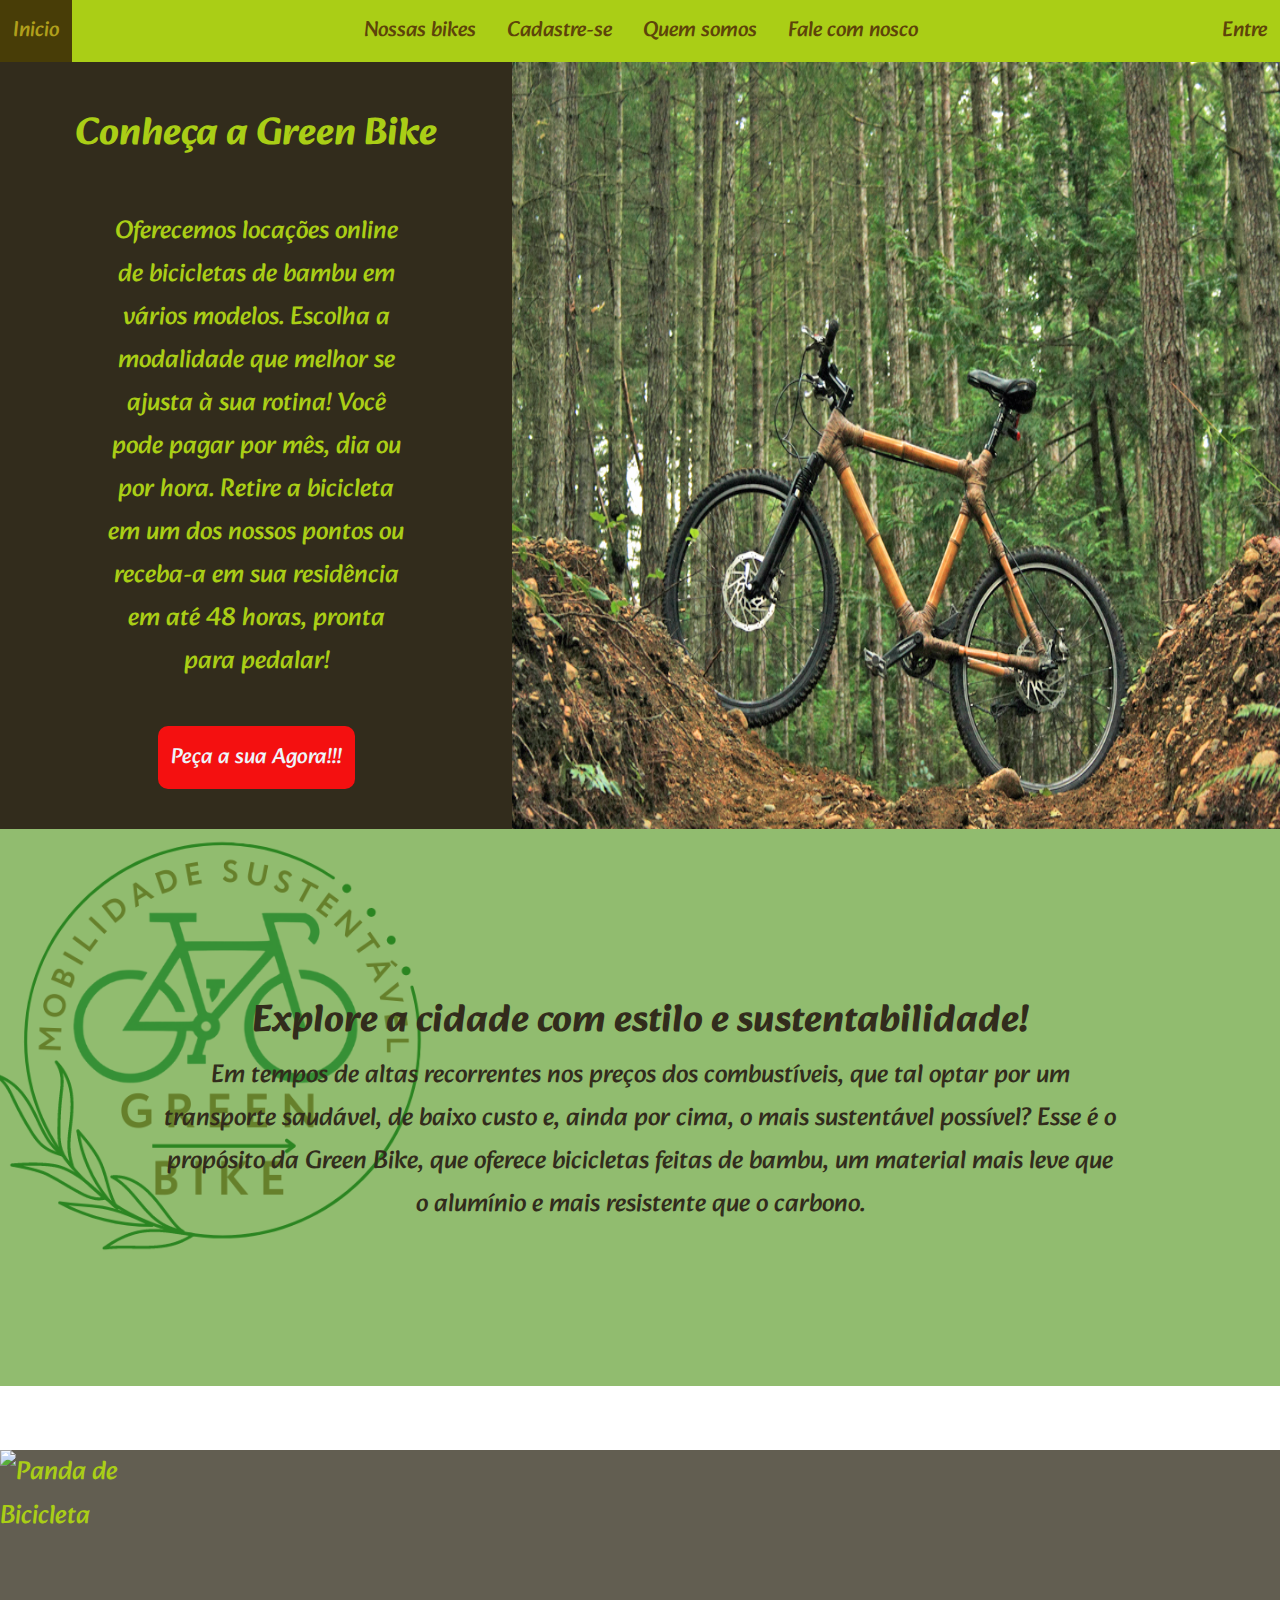
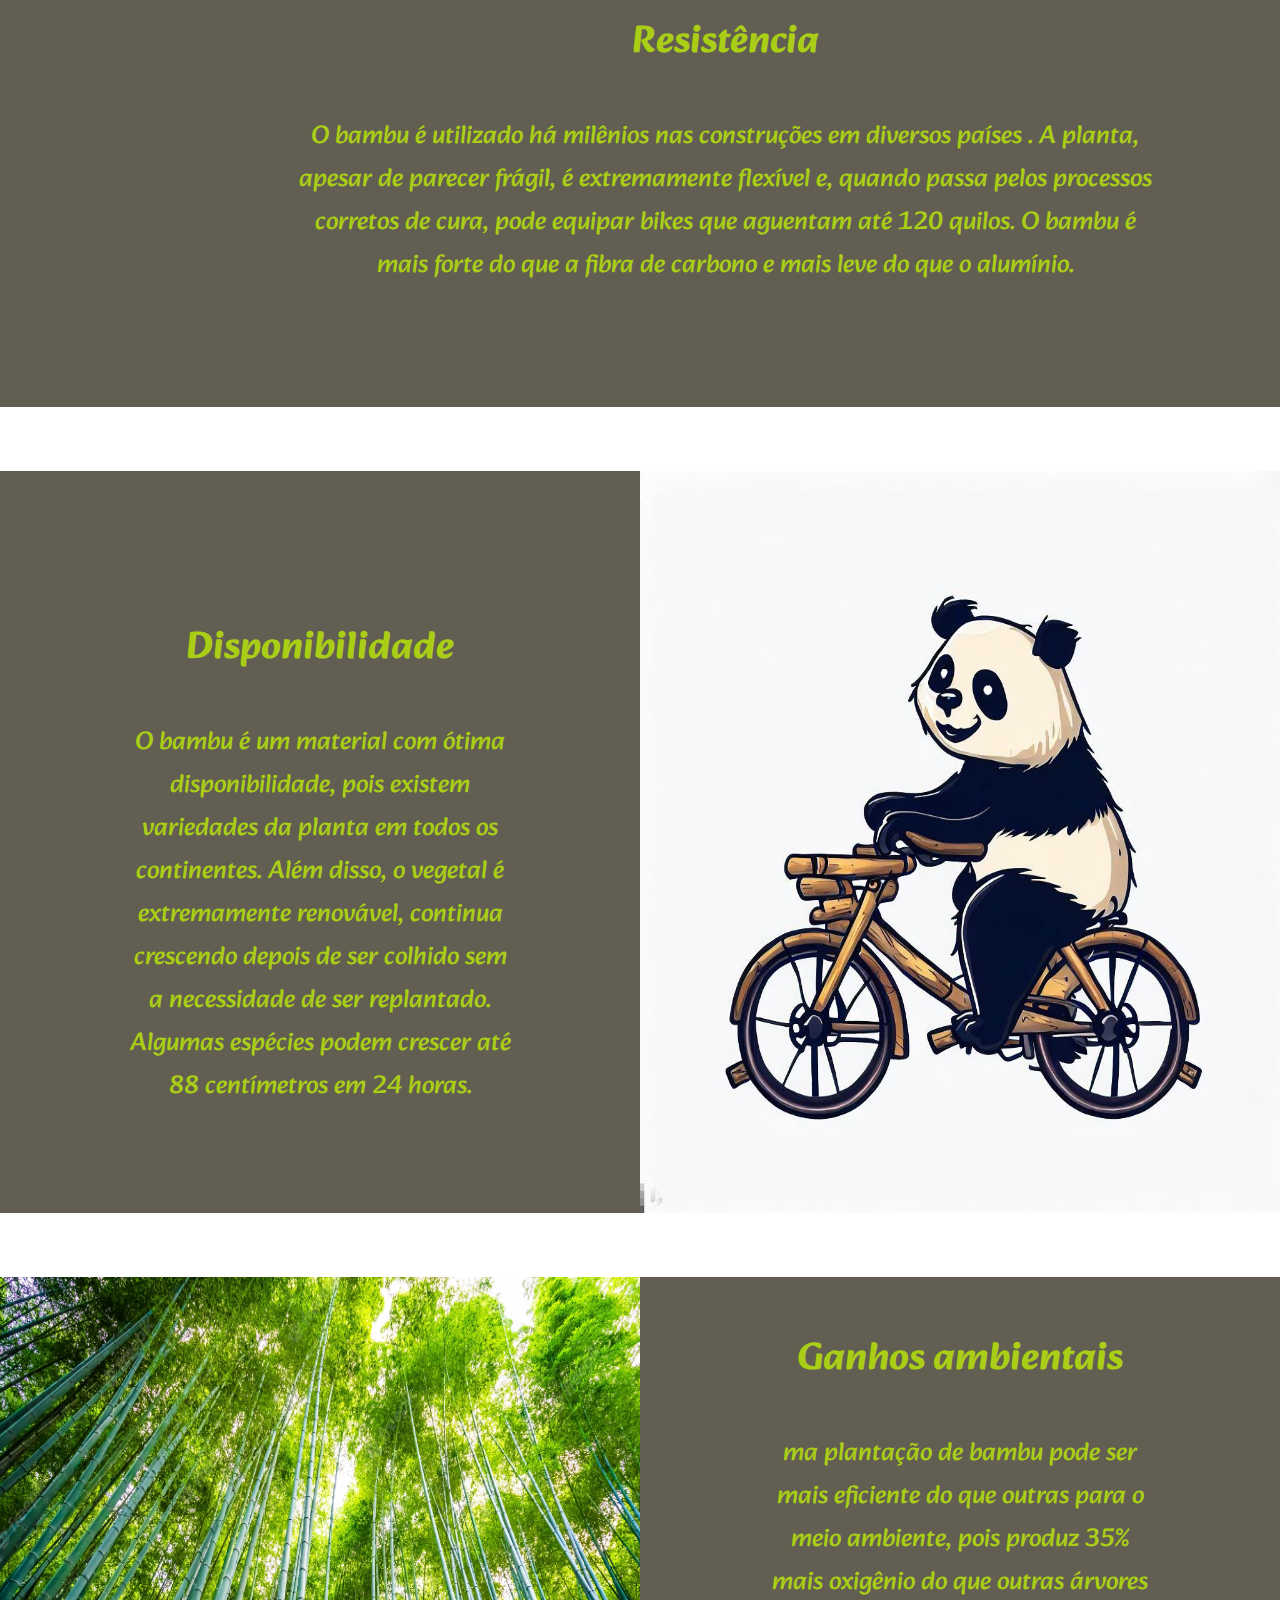
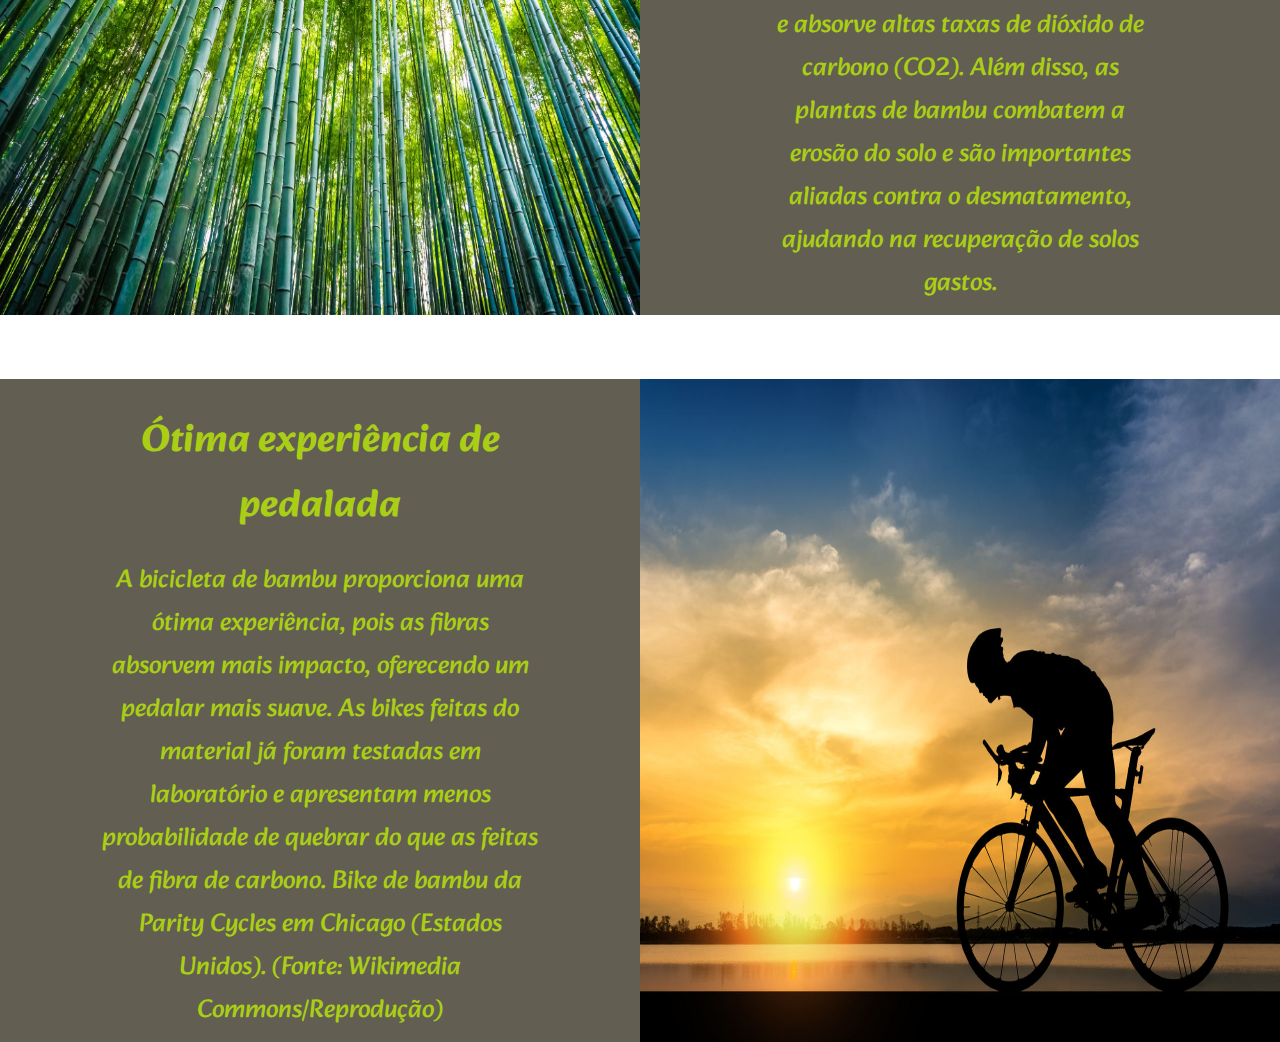
==== index.html @ c4b083dc "responsividade" ====
<!DOCTYPE html>
<html lang="pt-br">
<head>
    <meta charset="UTF-8">
    <meta http-equiv="X-UA-Compatible" content="IE=edge">
    <meta name="viewport" content="width=device-width, initial-scale=1.0">
    <title>Green Bike</title>
    <link rel="stylesheet" href="css/style.css">
    
</head>
<body>   
    <nav id="menu-h">
        <ul>
            <li><a href="index.html">Inicio</a></li>
            <li><a href="paginas/nossasbikes.html">Nossas bikes</a></li>
            <li><a href="paginas/cadastrese.html">Cadastre-se</a></li>
            <li><a href="paginas/quemsomos.html">Quem somos</a></li>
            <li><a href="paginas/falecomnosco.html">Fale com nosco</li></a><li>
            <li><a href="paginas/entre.html">Entre</a></li>
        </ul>
    </nav> 
    <div id="inicio">
        <div>
             <h1>Conheça a Green Bike</h1><br>
             Oferecemos locações online de bicicletas de bambu em vários modelos. Escolha a modalidade que melhor se ajusta à sua rotina! Você pode pagar por mês, dia ou por hora. Retire a bicicleta em um dos nossos pontos ou receba-a em sua residência em até 48 horas, pronta para pedalar!<br><br>
            <Ul>
                 <li type="none"><a href="paginas/cadastrese.html">Peça a sua Agora!!!</a></li>
            </Ul>
        </div> 
        <img src="imagem/bamboo-bicycle.jpg" alt="Logo green bike" width="60%" >
    </div>
    <aside>
                                                                                                                           
        <main>
            <h2>Explore a cidade com estilo e sustentabilidade!</h2>
            Em tempos de altas recorrentes nos preços dos combustíveis, que tal optar por um transporte saudável, de baixo custo e, ainda por cima, o mais sustentável possível? Esse é o propósito da Green Bike, que oferece bicicletas feitas de bambu, um material mais leve que o alumínio e mais resistente que o carbono.
        </main>
    </aside>
    <article>
        <div id="resistencia">    
            <img src="imagem/PandaBike1.png" alt="Panda de Bicicleta" width="50%">
            <div>
                <h2> Resistência</h2>
                 O bambu é utilizado há milênios nas construções em diversos países . A planta, apesar de parecer frágil, é extremamente flexível e, quando passa pelos processos corretos de cura, pode equipar bikes que aguentam até 120 quilos. O bambu é mais forte do que a fibra de carbono e mais leve do que o alumínio.
            </div>
        </div>
        <div id="disponibilidade">
             <div> 
                <h2>Disponibilidade</h2> 
                O bambu é um material com ótima disponibilidade, pois existem variedades da planta em todos os continentes. Além disso, o vegetal é extremamente renovável, continua crescendo depois de ser colhido sem a necessidade de ser replantado. Algumas espécies podem crescer até 88 centímetros em 24 horas.
             </div>
             <img src="imagem/PandaBike2.jpg" alt="Panda de Bicicleta" width="50%">
        </div>
        <div id="ambientais">
            <img src="imagem/FlorestaBambu.avif" alt="Floresta de Bambu" width="50%">
            <div>
                 <h2>Ganhos ambientais</h2>
                 ma plantação de bambu pode ser mais eficiente do que outras para o meio ambiente, pois produz 35% mais oxigênio do que outras árvores e absorve altas taxas de dióxido de carbono (CO2). Além disso, as plantas de bambu combatem a erosão do solo e são importantes aliadas contra o desmatamento, ajudando na recuperação de solos gastos.
            </div> 
        </div>
        <div id="pedalada">
            <div>
                <h2>Ótima experiência de pedalada</h2> 
                 A bicicleta de bambu proporciona uma ótima experiência, pois as fibras absorvem mais impacto, oferecendo um pedalar mais suave. As bikes feitas do material já foram testadas em laboratório e apresentam menos probabilidade de quebrar do que as feitas de fibra de carbono.
                 Bike de bambu da Parity Cycles em Chicago (Estados Unidos). (Fonte: Wikimedia Commons/Reprodução)
            </div>
            <img src="imagem/AndarBike.jpg" alt="Pessoa Pedalando" width="50%">
        </div>

    </article>
</body>
</html>
---- css/style.css ----
@import url('https://fonts.googleapis.com/css2?family= Alkatra & display=swap') ;
*{
    margin: 0 auto;
    padding: 0;
    box-sizing: border-box ;
    font-size: 105%;
    font-family: 'Alkatra', cursive;     
}
body{
    background-image: url("../imagem/FlorestaBambu.avif");
    background-attachment: fixed;
    background-size: 100%;
}
#menu-h{
    background-color: rgb(170, 206, 22);
    list-style: 0;
    padding: 0;
    text-align: center;
}
#menu-h ul li{
    display: inline;
}
#menu-h ul li:last-child{
    float: right;
}
#menu-h ul li:first-child{
    float:left
}
#menu-h ul li a{
    display: inline-block;
    color: rgb(93, 68, 10);
    text-decoration: none;  
    padding: 13px; 
 }
 #menu-h ul li a:hover{
   background-color: rgb(72, 61, 7) ;
   color: rgb(176, 159, 27);
   
 }
#inicio{
    display: flex;
    text-align: center;
    background-color: #322c1c;
    color:  rgb(170, 206, 22);
}
#inicio div{
    margin-right: 100px;
    margin-left: 100px;
    margin-block: 40px;
    font-size: 2vw;   
}
#inicio div h1{
    margin-left: -150px;
    margin-right: -150px;
    font-size: 3vw;
}
#inicio div ul a{
    background-color: rgb(244, 16, 16);    
    display: inline-block;
    color: rgb(238, 244, 249);
    text-decoration: none;  
    padding: 13px;
    border-radius: 10px; 
    font-size: 1.7vw;
}
#inicio ul li a:hover{
    background-color: rgb(12, 136, 31) ;
    color: rgb(248, 248, 247);
} 
aside{
    background-color: white;
    background-image: url(../imagem/LogoGB.png);
    background-repeat: no-repeat;
    background-size: 35%        
}
aside main{
    text-align: center;
    padding: 160px;
    color:  #322c1c;
    font-size: 2vw;  
    background-color: rgba(72, 143, 15, 0.6);

}
aside main h2{
    font-size: 3vw;
}

#resistencia{
    background-color: rgba(50, 44, 28, 0.766);
    font-size: 25px;
    display: flex;
    color: rgb(170, 206, 22);
    margin-top: 5%;
}
#resistencia div{
    text-align: center;
    margin-right: 125px;
    margin-left: 125px;
    margin-block: 120px;
    font-size: 2vw;   
}
#resistencia div h2{
    font-size: 3vw;
    margin-block: 40px;
}
#disponibilidade{
    display: flex;
    background-color: rgba(50, 44, 28, 0.766);
    margin-top: 5%;
   
}
#disponibilidade div{
    text-align: center;
    margin-right: 125px;
    margin-left: 125px;
    margin-block: 105px;
    font-size: 2vw;
    color:rgb(170, 206, 22);
}
#disponibilidade div h2{
    font-size: 3vw;
    margin-block: 40px;
}
#ambientais{
    background-color: rgba(50, 44, 28, 0.766);
    font-size: 25px;
    display: flex;
    color: rgb(170, 206, 22);
    margin-top: 5%;
}
#ambientais div{
text-align: center;
margin-block: 10px;
margin-left: 125px;
margin-right: 125px;
font-size: 2vw;
}
#ambientais div h2{
    font-size: 3vw;
    margin-block: 40px;
}
#pedalada{
    background-color: rgba(50, 44, 28, 0.766);
    display: flex;
    color: rgb(170, 206, 22);
    margin-top: 5%;
}
#pedalada div{
    text-align: center;
    margin-block: 10px;
    margin-left: 100px;
    margin-right: 100px;
    font-size: 2vw;
    }
#pedalada div h2{
        font-size: 3vw;
        margin-block: 20px;
    }


    ao ninves de pixel usar vw
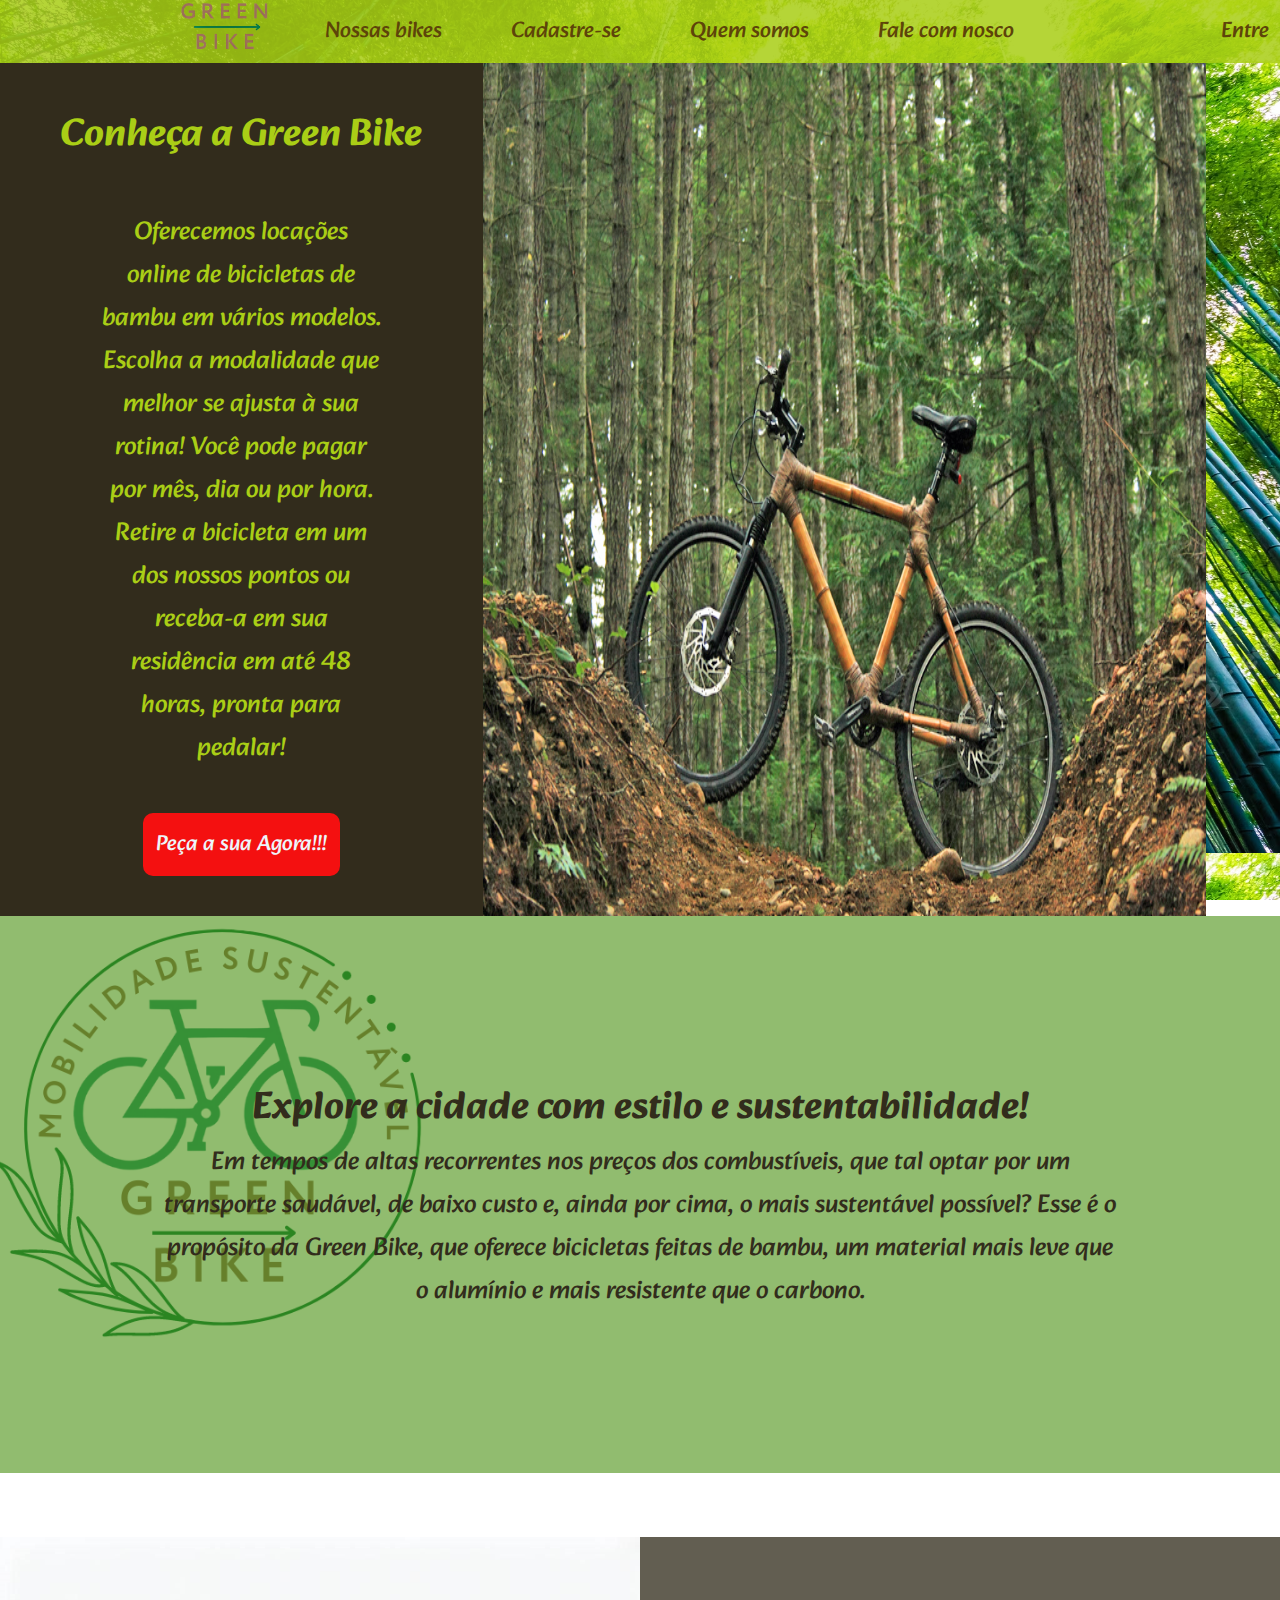
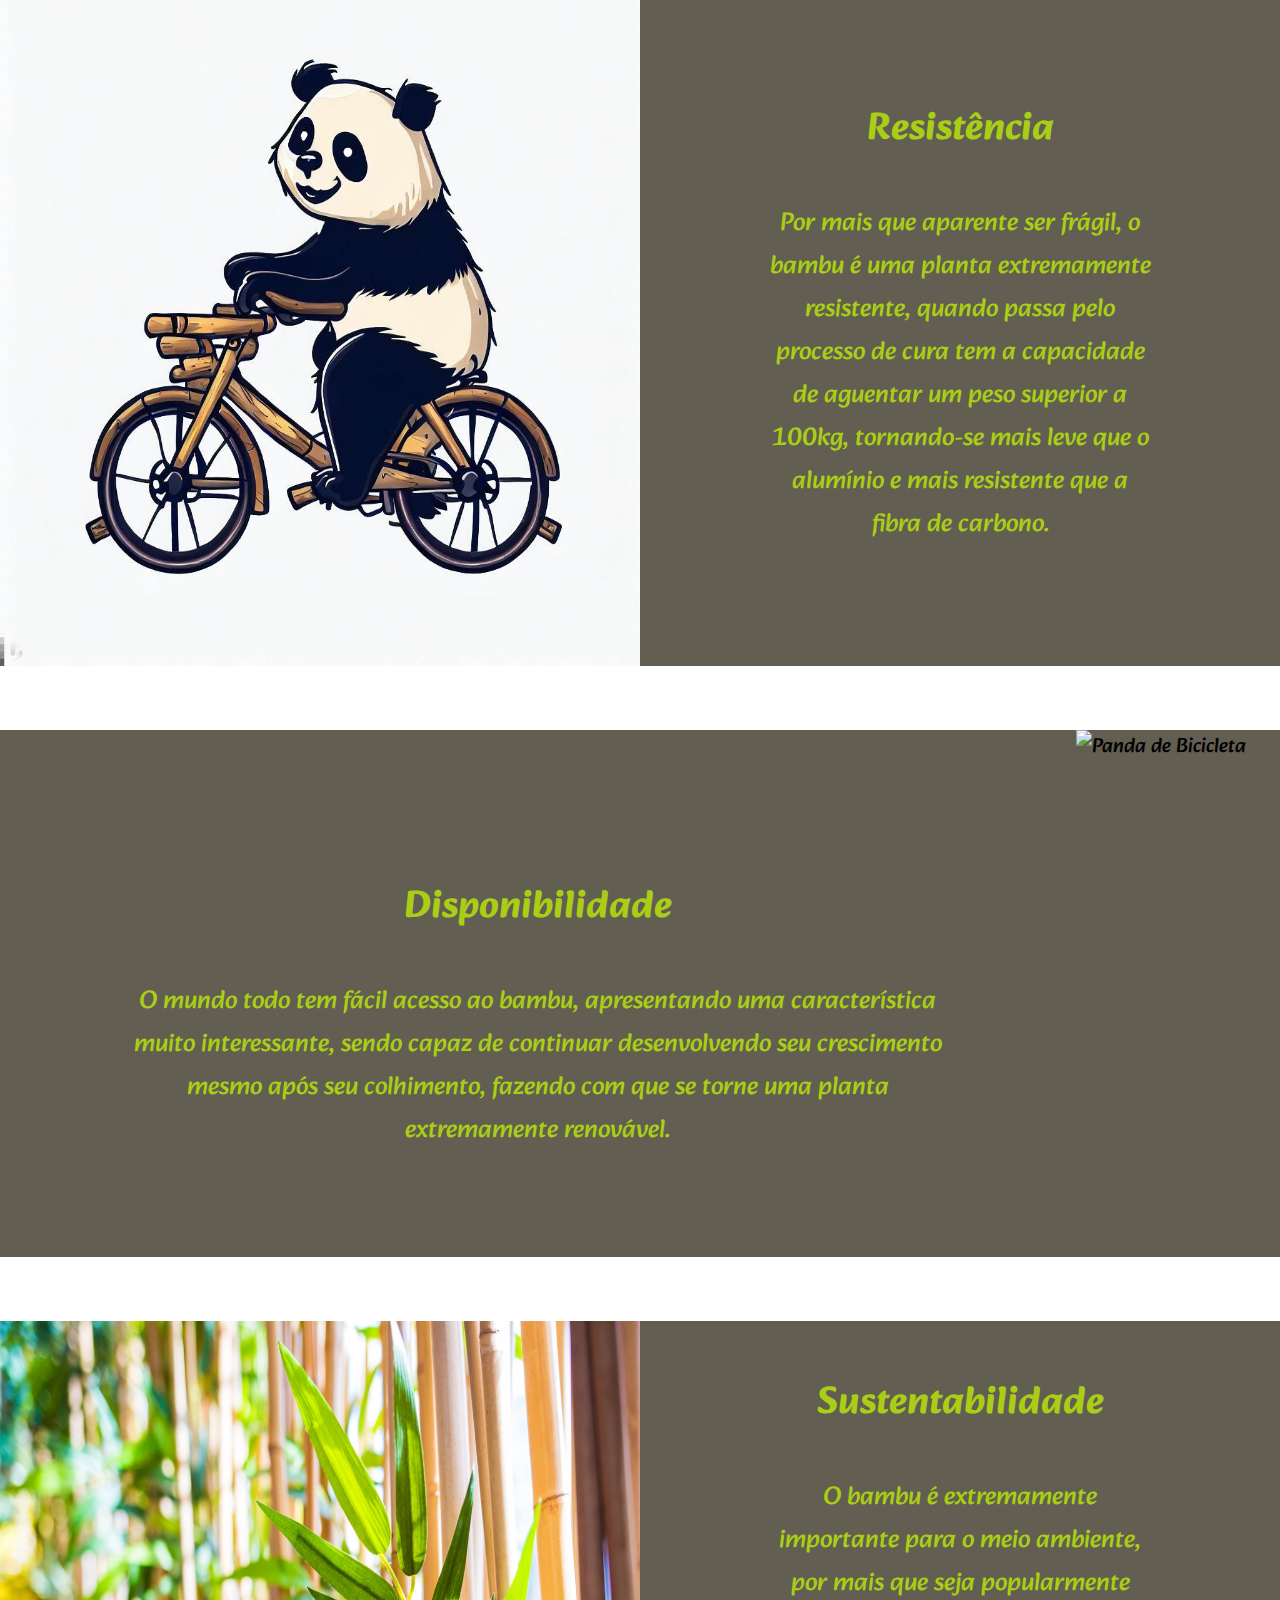
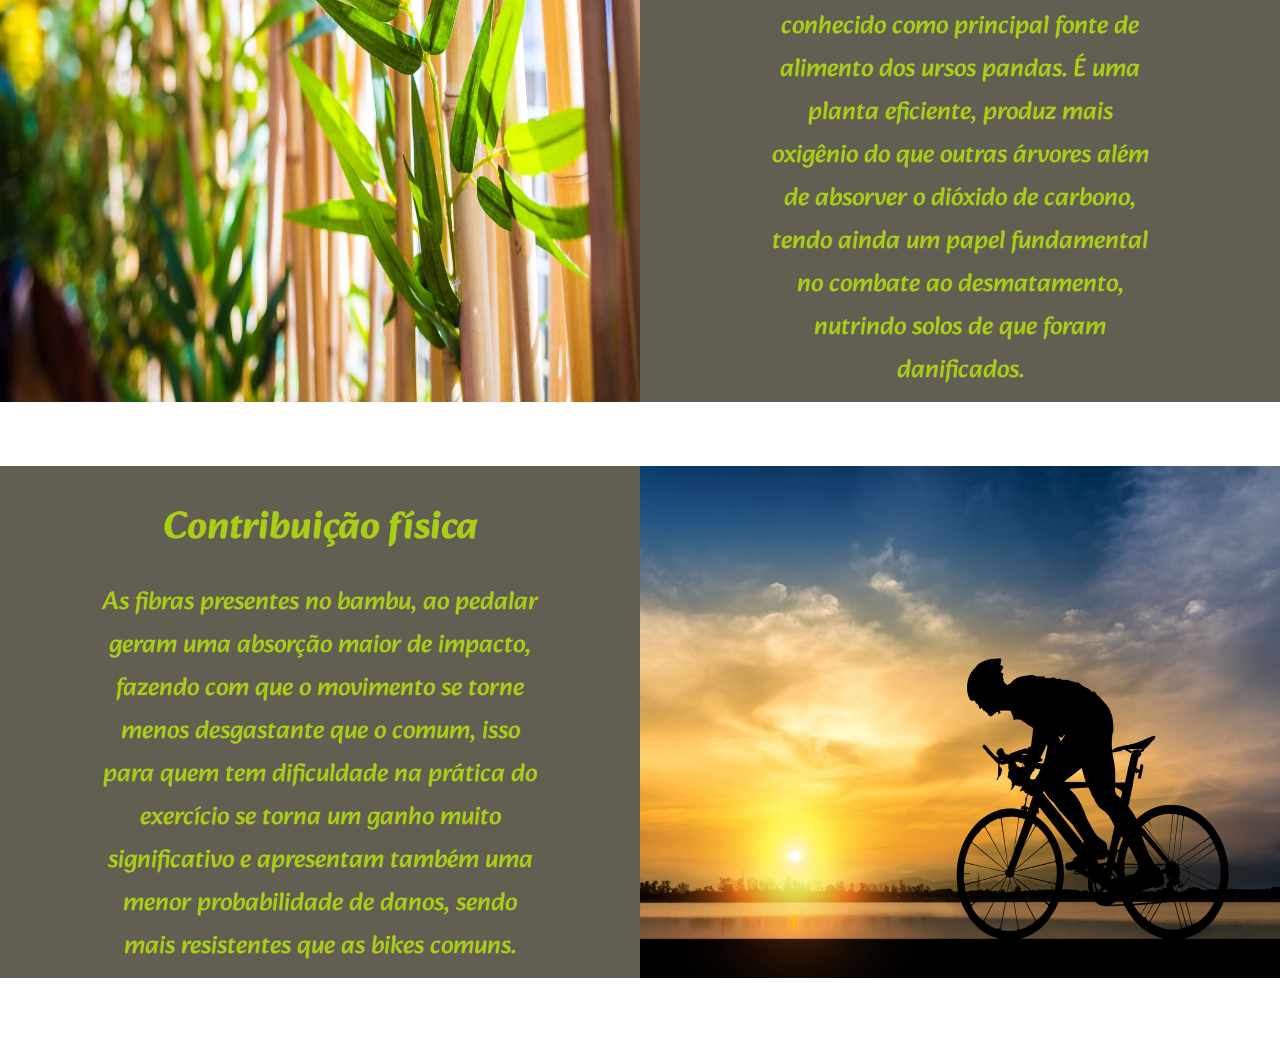
==== commit b6768e16: "melhoriasENossasBikes" ====
--- a/index.html
+++ b/index.html
@@ -5,20 +5,21 @@
     <meta http-equiv="X-UA-Compatible" content="IE=edge">
     <meta name="viewport" content="width=device-width, initial-scale=1.0">
     <title>Green Bike</title>
+    <link rel="shortcut icon" href="imagem/MiniLogoGB.ico" type="image/x-icon">
     <link rel="stylesheet" href="css/style.css">
     
 </head>
 <body>   
     <nav id="menu-h">
         <ul>
-            <li><a href="index.html">Inicio</a></li>
+           <div><a href="index.html"><img src="imagem/MiniLogoGB_SemFundo.png" alt="" width="7%"></a></div>
             <li><a href="paginas/nossasbikes.html">Nossas bikes</a></li>
             <li><a href="paginas/cadastrese.html">Cadastre-se</a></li>
             <li><a href="paginas/quemsomos.html">Quem somos</a></li>
             <li><a href="paginas/falecomnosco.html">Fale com nosco</li></a><li>
             <li><a href="paginas/entre.html">Entre</a></li>
         </ul>
-    </nav> 
+    </nav>
     <div id="inicio">
         <div>
              <h1>Conheça a Green Bike</h1><br>
@@ -38,31 +39,30 @@
     </aside>
     <article>
         <div id="resistencia">    
-            <img src="imagem/PandaBike1.png" alt="Panda de Bicicleta" width="50%">
+            <img src="imagem/PandaBike2.jpg" alt="Panda de Bicicleta" width="50%">
             <div>
                 <h2> Resistência</h2>
-                 O bambu é utilizado há milênios nas construções em diversos países . A planta, apesar de parecer frágil, é extremamente flexível e, quando passa pelos processos corretos de cura, pode equipar bikes que aguentam até 120 quilos. O bambu é mais forte do que a fibra de carbono e mais leve do que o alumínio.
+                Por mais que aparente ser frágil, o bambu é uma planta extremamente resistente, quando passa pelo processo de cura tem a capacidade de aguentar um peso superior a 100kg, tornando-se mais leve que o alumínio e mais resistente que a fibra de carbono.
             </div>
         </div>
         <div id="disponibilidade">
              <div> 
                 <h2>Disponibilidade</h2> 
-                O bambu é um material com ótima disponibilidade, pois existem variedades da planta em todos os continentes. Além disso, o vegetal é extremamente renovável, continua crescendo depois de ser colhido sem a necessidade de ser replantado. Algumas espécies podem crescer até 88 centímetros em 24 horas.
+                O mundo todo tem fácil acesso ao bambu, apresentando uma característica muito interessante, sendo capaz de continuar desenvolvendo seu crescimento mesmo após seu colhimento, fazendo com que se torne uma planta extremamente renovável.
              </div>
-             <img src="imagem/PandaBike2.jpg" alt="Panda de Bicicleta" width="50%">
+             <img src="imagem/PandaBike1.png" alt="Panda de Bicicleta" width="50%">
         </div>
-        <div id="ambientais">
-            <img src="imagem/FlorestaBambu.avif" alt="Floresta de Bambu" width="50%">
+        <div id="sustentabilidade">
+            <img src="imagem/BambuFolhas.webp" alt="Floresta de Bambu" width="50%">
             <div>
-                 <h2>Ganhos ambientais</h2>
-                 ma plantação de bambu pode ser mais eficiente do que outras para o meio ambiente, pois produz 35% mais oxigênio do que outras árvores e absorve altas taxas de dióxido de carbono (CO2). Além disso, as plantas de bambu combatem a erosão do solo e são importantes aliadas contra o desmatamento, ajudando na recuperação de solos gastos.
+                 <h2>Sustentabilidade</h2>
+                 O bambu é extremamente importante para o meio ambiente, por mais que seja popularmente conhecido como principal fonte de alimento dos ursos pandas. É uma planta eficiente, produz mais oxigênio do que outras árvores além de absorver o dióxido de carbono, tendo ainda um papel fundamental no combate  ao desmatamento, nutrindo solos de que foram danificados.
             </div> 
         </div>
-        <div id="pedalada">
+        <div id="Contribuição">
             <div>
-                <h2>Ótima experiência de pedalada</h2> 
-                 A bicicleta de bambu proporciona uma ótima experiência, pois as fibras absorvem mais impacto, oferecendo um pedalar mais suave. As bikes feitas do material já foram testadas em laboratório e apresentam menos probabilidade de quebrar do que as feitas de fibra de carbono.
-                 Bike de bambu da Parity Cycles em Chicago (Estados Unidos). (Fonte: Wikimedia Commons/Reprodução)
+                <h2>Contribuição física</h2> 
+                As fibras presentes no bambu, ao pedalar geram uma absorção maior de impacto, fazendo com que o movimento se torne menos desgastante que o comum, isso para quem tem dificuldade na prática do exercício se torna um ganho muito significativo e apresentam também uma menor probabilidade de danos, sendo mais resistentes que as bikes comuns. 
             </div>
             <img src="imagem/AndarBike.jpg" alt="Pessoa Pedalando" width="50%">
         </div>
--- a/css/style.css
+++ b/css/style.css
@@ -11,31 +11,48 @@
     background-attachment: fixed;
     background-size: 100%;
 }
+#menu-h div{
+    display: inline;
+}
+
+#menu-h img{
+    
+    margin-top: %;
+    margin-bottom: -1%;
+}
+   
 #menu-h{
-    background-color: rgb(170, 206, 22);
-    list-style: 0;
-    padding: 0;
+    background-color: rgba(169, 206, 22, 0.859);
     text-align: center;
+    font-size: 1.5vw;
 }
 #menu-h ul li{
-    display: inline;
+    display: inline;   
 }
 #menu-h ul li:last-child{
     float: right;
-}
-#menu-h ul li:first-child{
-    float:left
+    padding: 1%; 
+    
 }
 #menu-h ul li a{
     display: inline-block;
     color: rgb(93, 68, 10);
     text-decoration: none;  
-    padding: 13px; 
+    padding: 1%; 
+    margin-left: 3%;
  }
  #menu-h ul li a:hover{
-   background-color: rgb(72, 61, 7) ;
-   color: rgb(176, 159, 27);
+   color: rgba(93, 68, 10, 0.516);
+   text-shadow: 0px 0px 7px rgb(57, 44, 3);
+ }
+ #menu-h img:hover{
+   text-shadow: 0px 0px 7px rgb(57, 44, 3);
    
+   background-image: url(../imagem/MiniLogoGB_SemFundo2.png);
+   background-size: 101%;
+   background-repeat: no-repeat;
+   
+
  }
 #inicio{
     display: flex;
@@ -66,6 +83,7 @@
 #inicio ul li a:hover{
     background-color: rgb(12, 136, 31) ;
     color: rgb(248, 248, 247);
+    box-shadow: 0px 0px 20px rgb(194, 243, 1);
 } 
 aside{
     background-color: white;
@@ -121,41 +139,39 @@
     font-size: 3vw;
     margin-block: 40px;
 }
-#ambientais{
+#sustentabilidade{
     background-color: rgba(50, 44, 28, 0.766);
     font-size: 25px;
     display: flex;
     color: rgb(170, 206, 22);
     margin-top: 5%;
 }
-#ambientais div{
+#sustentabilidade div{
 text-align: center;
 margin-block: 10px;
 margin-left: 125px;
 margin-right: 125px;
 font-size: 2vw;
 }
-#ambientais div h2{
+#sustentabilidade div h2{
     font-size: 3vw;
     margin-block: 40px;
 }
-#pedalada{
+#Contribuição{
     background-color: rgba(50, 44, 28, 0.766);
     display: flex;
     color: rgb(170, 206, 22);
     margin-top: 5%;
+    margin-block: 5%;
 }
-#pedalada div{
+#Contribuição div{
     text-align: center;
     margin-block: 10px;
     margin-left: 100px;
     margin-right: 100px;
     font-size: 2vw;
     }
-#pedalada div h2{
+#Contribuição div h2{
         font-size: 3vw;
         margin-block: 20px;
-    }
-
-
-    ao ninves de pixel usar vw+    }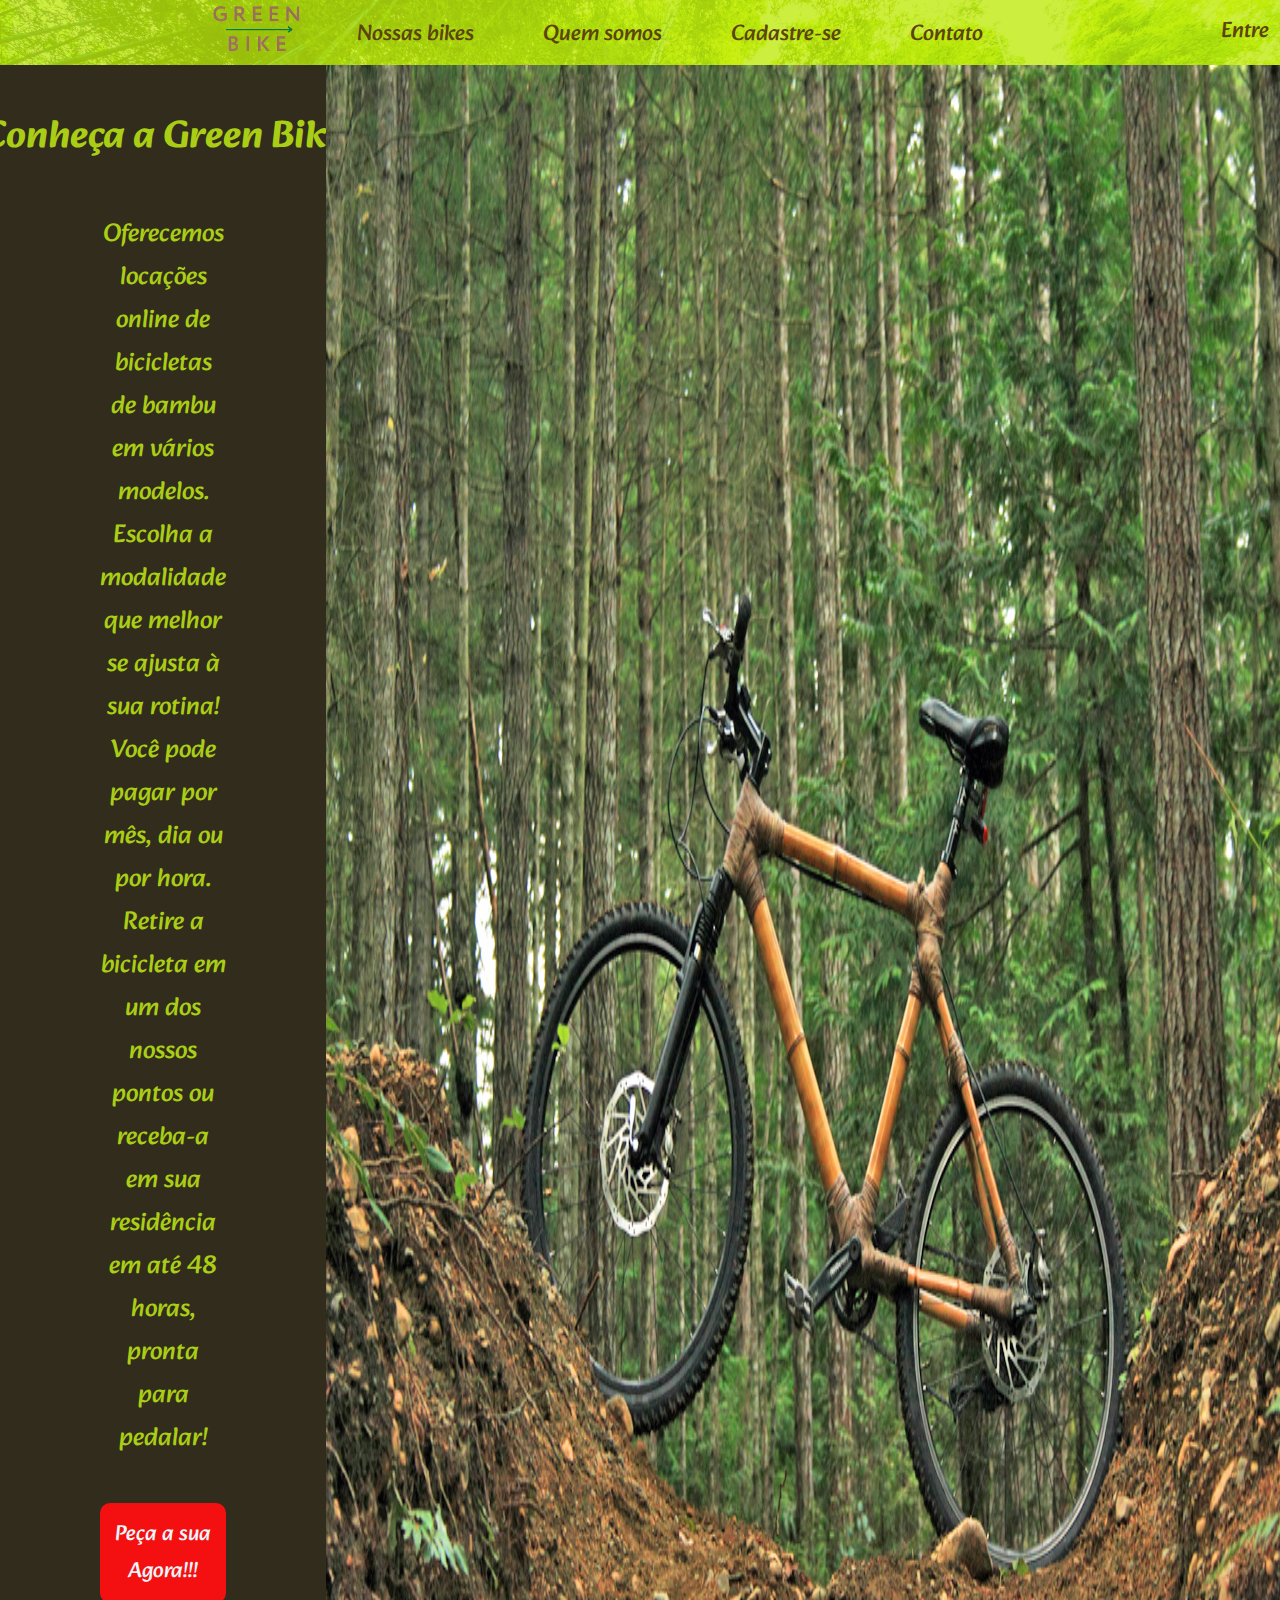
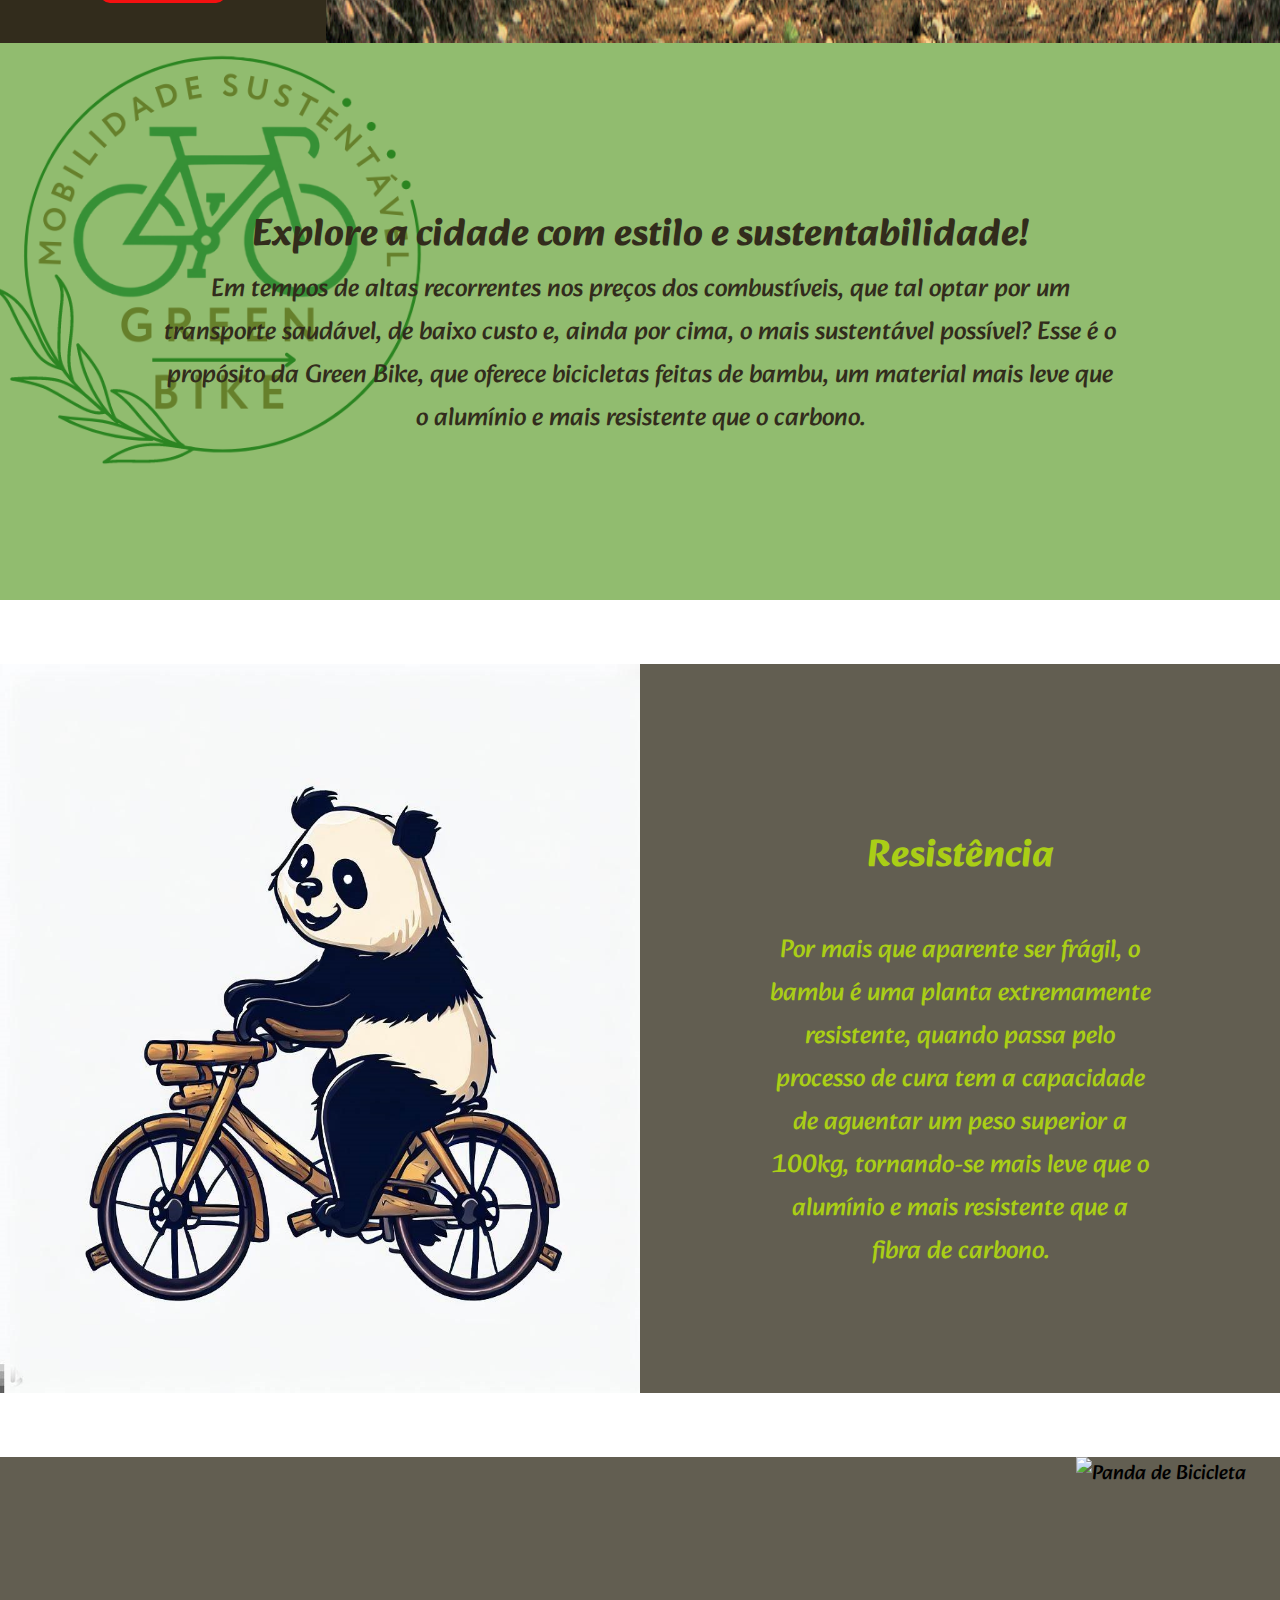
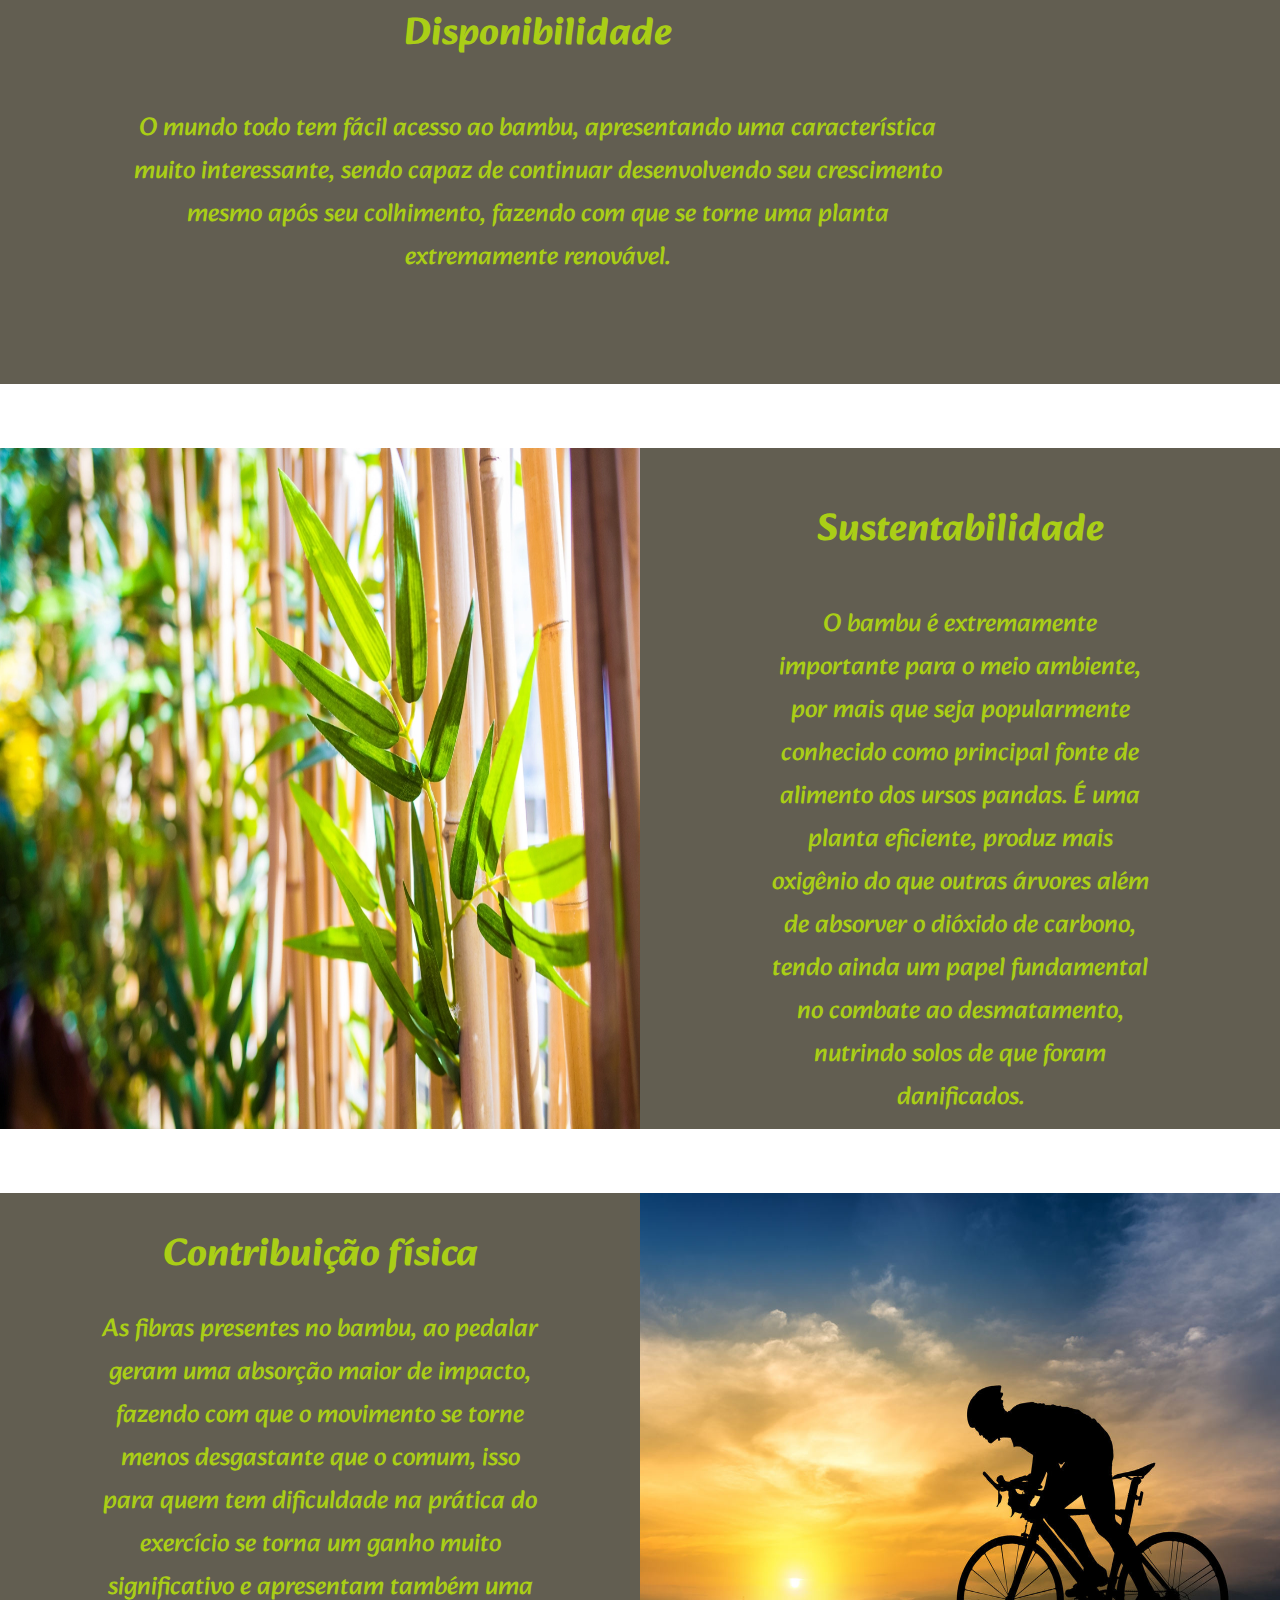
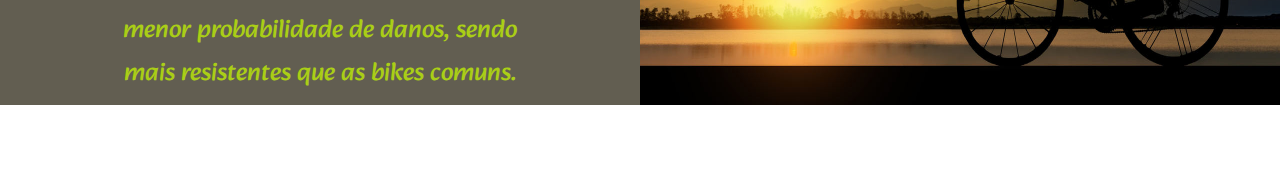
==== commit 8829aa83: "js" ====
--- a/index.html
+++ b/index.html
@@ -14,9 +14,9 @@
         <ul>
            <div><a href="index.html"><img src="imagem/MiniLogoGB_SemFundo.png" alt="" width="7%"></a></div>
             <li><a href="paginas/nossasbikes.html">Nossas bikes</a></li>
-            <li><a href="paginas/cadastrese.html">Cadastre-se</a></li>
             <li><a href="paginas/quemsomos.html">Quem somos</a></li>
-            <li><a href="paginas/falecomnosco.html">Fale com nosco</li></a><li>
+            <li><a href="paginas/cadastrese.html">Cadastre-se</a></li>            
+            <li><a href="paginas/falecomnosco.html">Contato</a><li>
             <li><a href="paginas/entre.html">Entre</a></li>
         </ul>
     </nav>
@@ -28,7 +28,7 @@
                  <li type="none"><a href="paginas/cadastrese.html">Peça a sua Agora!!!</a></li>
             </Ul>
         </div> 
-        <img src="imagem/bamboo-bicycle.jpg" alt="Logo green bike" width="60%" >
+        <img src="imagem/bamboo-bicycle.jpg" alt="Logo green bike" width="100%" >
     </div>
     <aside>
                                                                                                                            
--- a/css/style.css
+++ b/css/style.css
@@ -17,12 +17,12 @@
 
 #menu-h img{
     
-    margin-top: %;
+    margin-top: 0.4%;
     margin-bottom: -1%;
 }
    
 #menu-h{
-    background-color: rgba(169, 206, 22, 0.859);
+    background-color: rgba(191, 235, 14, 0.797);
     text-align: center;
     font-size: 1.5vw;
 }
@@ -97,6 +97,7 @@
     color:  #322c1c;
     font-size: 2vw;  
     background-color: rgba(72, 143, 15, 0.6);
+    
 
 }
 aside main h2{
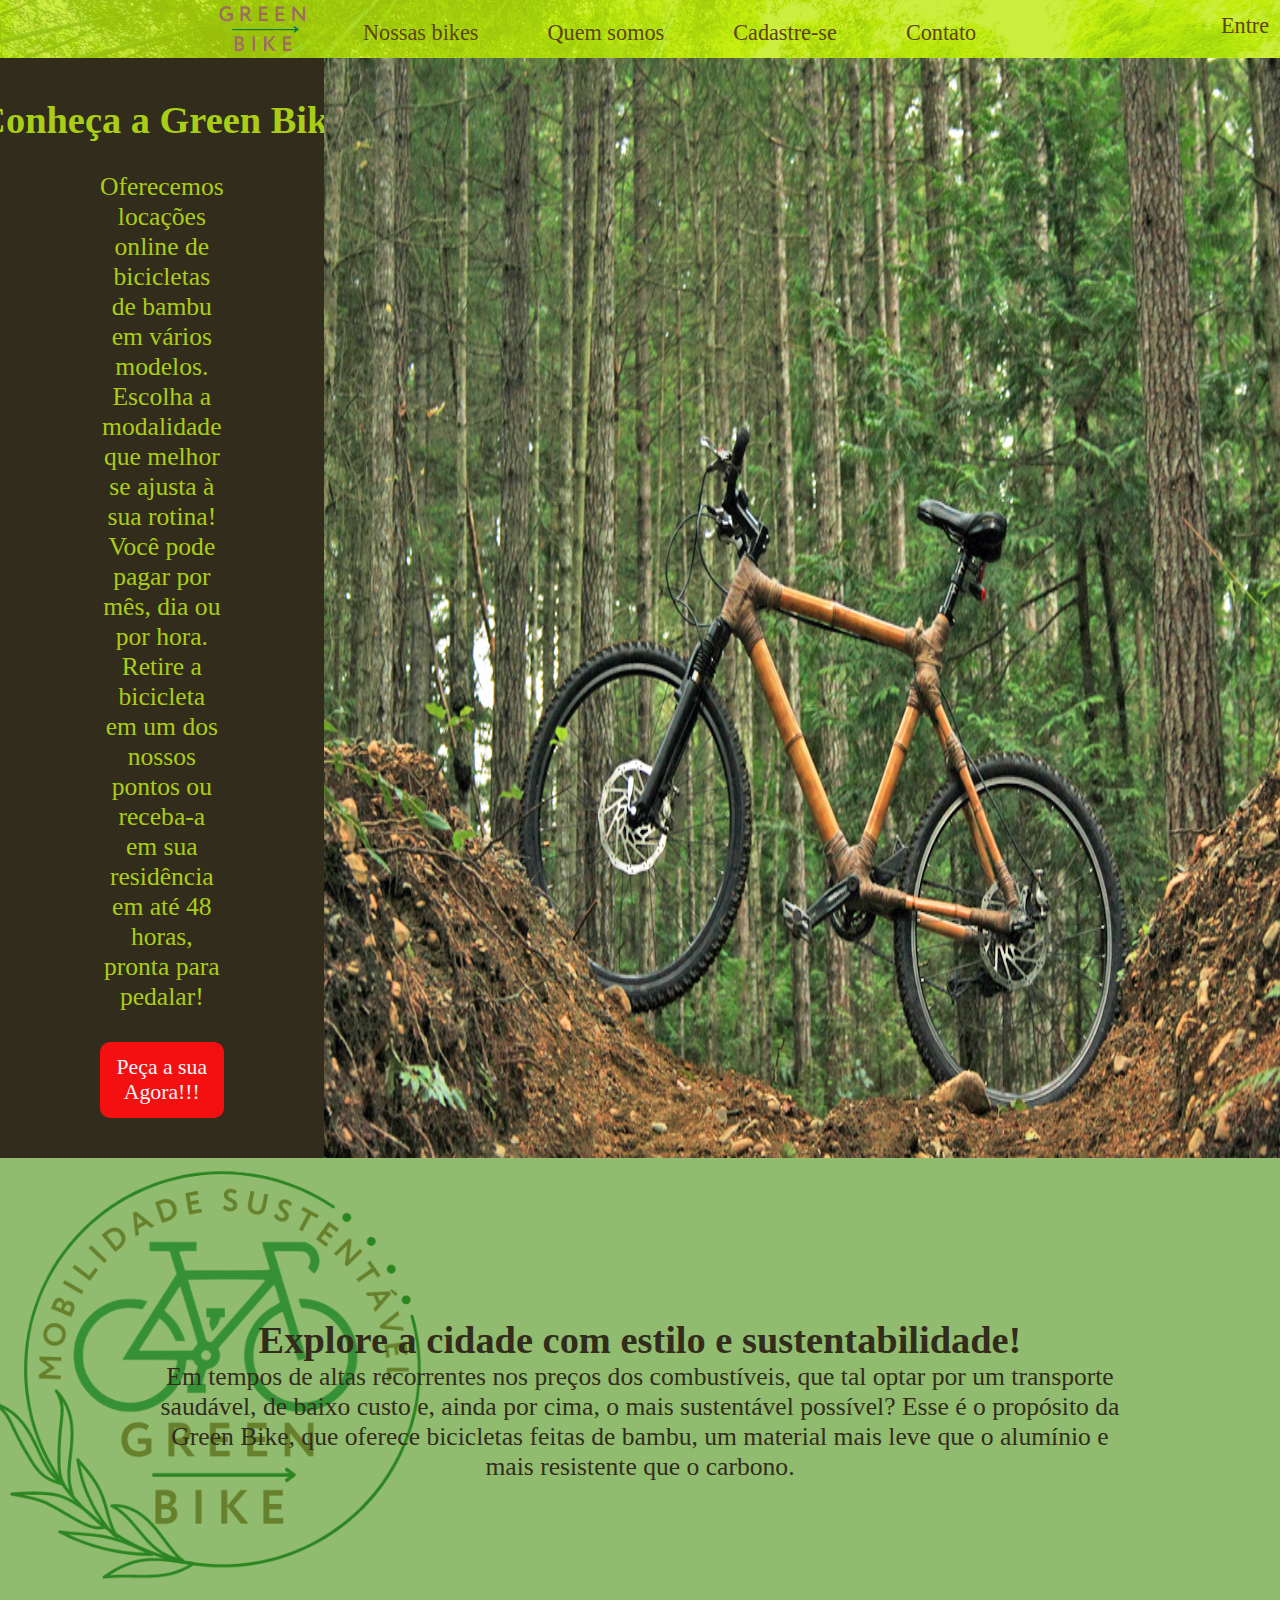
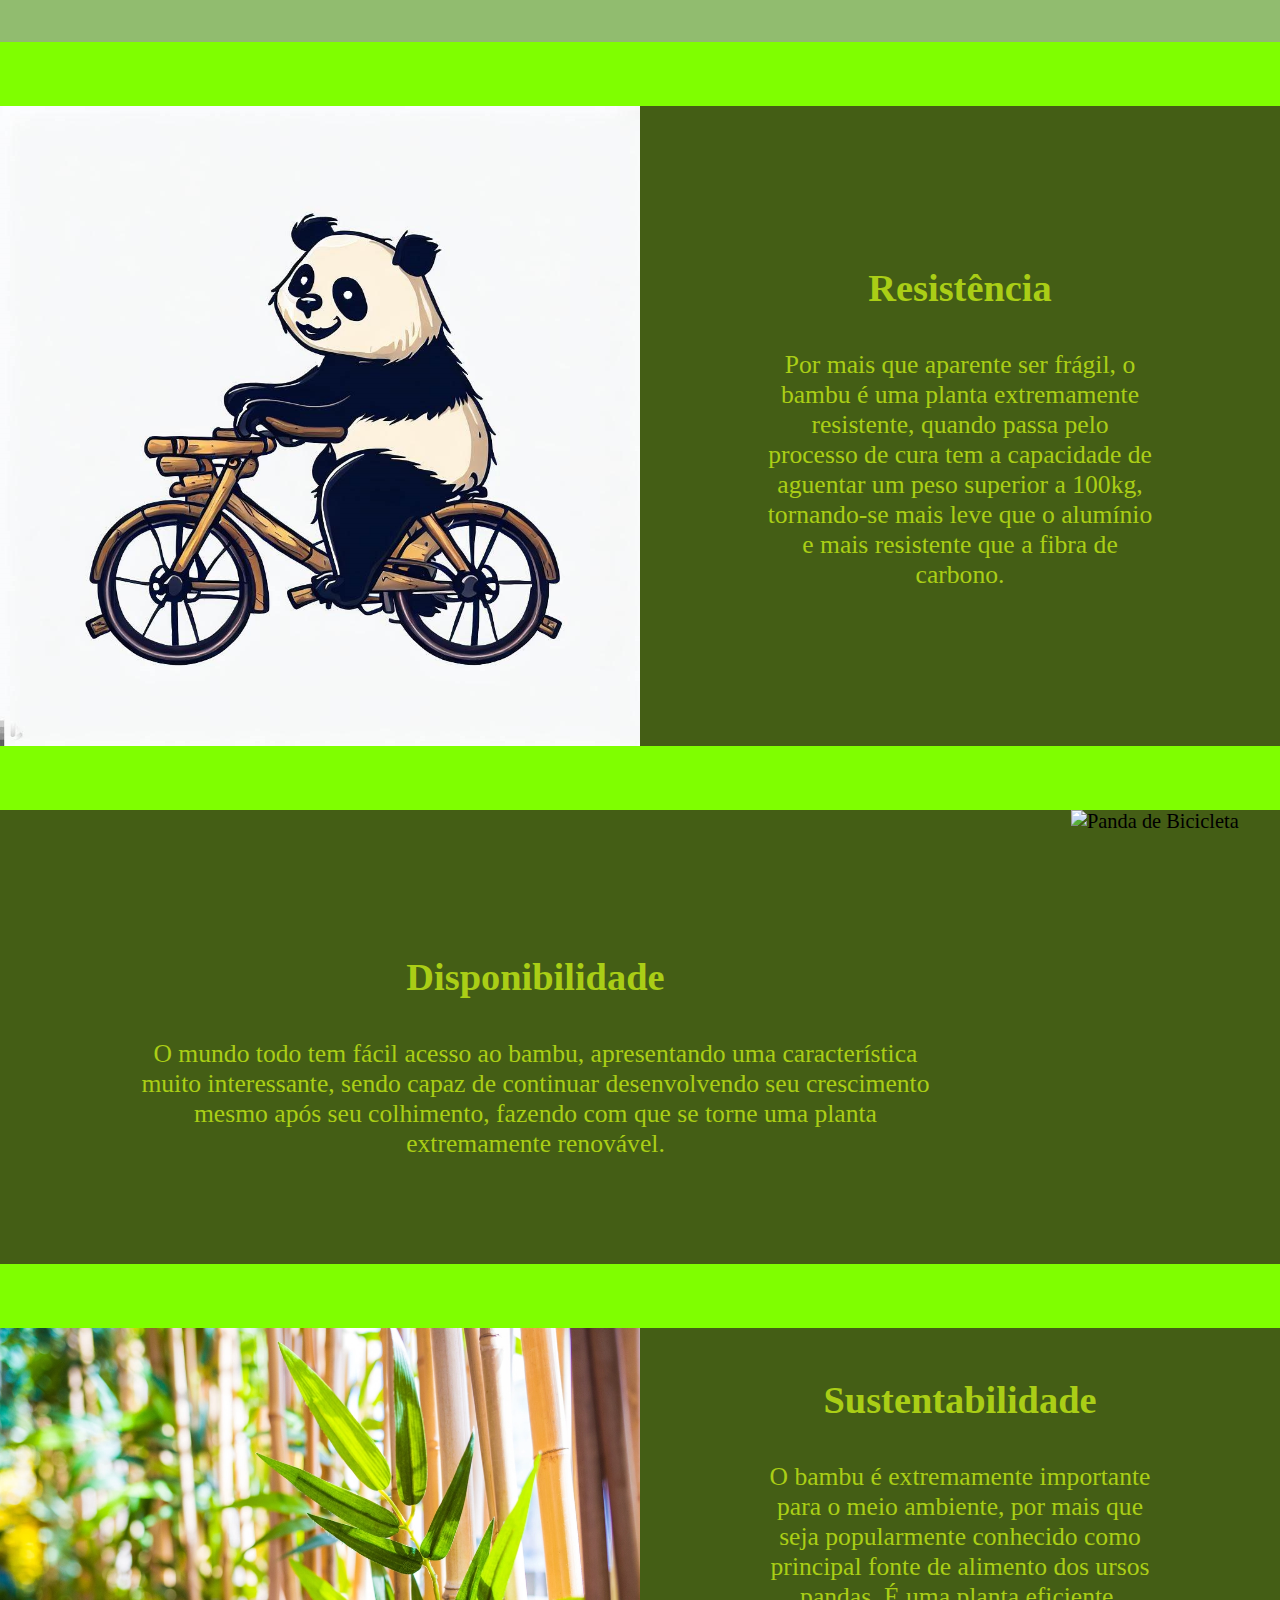
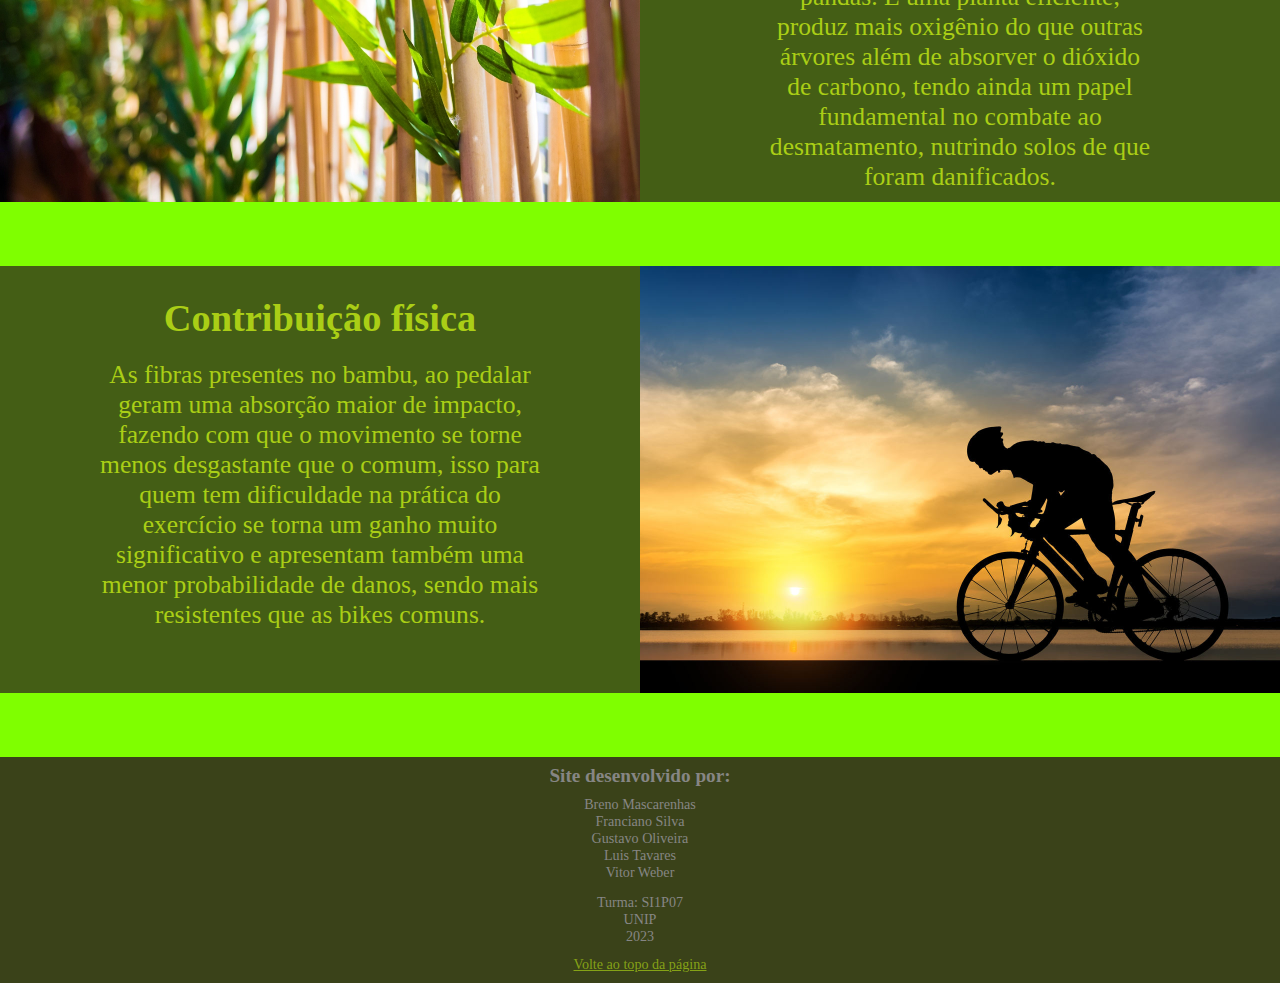
==== commit 5ca871b8: "melhoriasOrganizacao" ====
--- a/index.html
+++ b/index.html
@@ -5,22 +5,23 @@
     <meta http-equiv="X-UA-Compatible" content="IE=edge">
     <meta name="viewport" content="width=device-width, initial-scale=1.0">
     <title>Green Bike</title>
-    <link rel="shortcut icon" href="imagem/MiniLogoGB.ico" type="image/x-icon">
+    <link rel="shortcut icon" href="imagem/LogoGB_SemFundo.ico" type="image/x-icon">
     <link rel="stylesheet" href="css/style.css">
     
 </head>
 <body>   
-    <nav id="menu-h">
+    <a name="topo"></a>
+    <header><!--Menu superior presente em todas as paginas-->
         <ul>
            <div><a href="index.html"><img src="imagem/MiniLogoGB_SemFundo.png" alt="" width="7%"></a></div>
             <li><a href="paginas/nossasbikes.html">Nossas bikes</a></li>
             <li><a href="paginas/quemsomos.html">Quem somos</a></li>
             <li><a href="paginas/cadastrese.html">Cadastre-se</a></li>            
-            <li><a href="paginas/falecomnosco.html">Contato</a><li>
+            <li><a href="paginas/contato.html">Contato</a><li>
             <li><a href="paginas/entre.html">Entre</a></li>
         </ul>
-    </nav>
-    <div id="inicio">
+    </header>
+    <aside>
         <div>
              <h1>Conheça a Green Bike</h1><br>
              Oferecemos locações online de bicicletas de bambu em vários modelos. Escolha a modalidade que melhor se ajusta à sua rotina! Você pode pagar por mês, dia ou por hora. Retire a bicicleta em um dos nossos pontos ou receba-a em sua residência em até 48 horas, pronta para pedalar!<br><br>
@@ -28,45 +29,66 @@
                  <li type="none"><a href="paginas/cadastrese.html">Peça a sua Agora!!!</a></li>
             </Ul>
         </div> 
-        <img src="imagem/bamboo-bicycle.jpg" alt="Logo green bike" width="100%" >
-    </div>
-    <aside>
-                                                                                                                           
-        <main>
+        <img src="imagem/bamboo-bicycle.jpg" alt="Logo green bike" width="%">
+    </aside>
+    <main>
+        <div>
             <h2>Explore a cidade com estilo e sustentabilidade!</h2>
             Em tempos de altas recorrentes nos preços dos combustíveis, que tal optar por um transporte saudável, de baixo custo e, ainda por cima, o mais sustentável possível? Esse é o propósito da Green Bike, que oferece bicicletas feitas de bambu, um material mais leve que o alumínio e mais resistente que o carbono.
-        </main>
-    </aside>
+        </div>
+    </main>
     <article>
-        <div id="resistencia">    
+        <section id="resistencia">    
             <img src="imagem/PandaBike2.jpg" alt="Panda de Bicicleta" width="50%">
             <div>
                 <h2> Resistência</h2>
                 Por mais que aparente ser frágil, o bambu é uma planta extremamente resistente, quando passa pelo processo de cura tem a capacidade de aguentar um peso superior a 100kg, tornando-se mais leve que o alumínio e mais resistente que a fibra de carbono.
             </div>
-        </div>
-        <div id="disponibilidade">
+        </section>
+        <section id="disponibilidade">
              <div> 
                 <h2>Disponibilidade</h2> 
                 O mundo todo tem fácil acesso ao bambu, apresentando uma característica muito interessante, sendo capaz de continuar desenvolvendo seu crescimento mesmo após seu colhimento, fazendo com que se torne uma planta extremamente renovável.
              </div>
              <img src="imagem/PandaBike1.png" alt="Panda de Bicicleta" width="50%">
-        </div>
-        <div id="sustentabilidade">
+        </section>
+        <section id="sustentabilidade">
             <img src="imagem/BambuFolhas.webp" alt="Floresta de Bambu" width="50%">
             <div>
                  <h2>Sustentabilidade</h2>
                  O bambu é extremamente importante para o meio ambiente, por mais que seja popularmente conhecido como principal fonte de alimento dos ursos pandas. É uma planta eficiente, produz mais oxigênio do que outras árvores além de absorver o dióxido de carbono, tendo ainda um papel fundamental no combate  ao desmatamento, nutrindo solos de que foram danificados.
             </div> 
-        </div>
-        <div id="Contribuição">
+        </section>
+        <section id="Contribuição">
             <div>
                 <h2>Contribuição física</h2> 
                 As fibras presentes no bambu, ao pedalar geram uma absorção maior de impacto, fazendo com que o movimento se torne menos desgastante que o comum, isso para quem tem dificuldade na prática do exercício se torna um ganho muito significativo e apresentam também uma menor probabilidade de danos, sendo mais resistentes que as bikes comuns. 
             </div>
             <img src="imagem/AndarBike.jpg" alt="Pessoa Pedalando" width="50%">
-        </div>
+        </section>
 
     </article>
+    <footer>
+        <div id="sup">
+            <h1>Site desenvolvido por:</h1>
+            <ul>
+                <li>Breno Mascarenhas</li>
+                <li>Franciano Silva</li>
+                <li>Gustavo Oliveira</li>
+                <li>Luis Tavares</li>
+                <li>Vitor Weber</li>
+            </ul>
+        </div>
+        <div id="inf">
+            <ul>
+                <li>Turma: SI1P07</li>
+                <li>UNIP</li>
+                <li>2023</li>
+                
+                <a href="#topo">Volte ao topo da página</a>
+            </ul>
+        </div>
+        
+    </footer>
 </body>
 </html>--- a/css/style.css
+++ b/css/style.css
@@ -1,51 +1,54 @@
-@import url('https://fonts.googleapis.com/css2?family= Alkatra & display=swap') ;
+@import url('https://fonts.googleapis.com/css2?family=Alkatra&display=swap');
+
 *{
     margin: 0 auto;
     padding: 0;
     box-sizing: border-box ;
     font-size: 105%;
-    font-family: 'Alkatra', cursive;     
+    font-family: 'Alcatra', cursive;     
 }
 body{
     background-image: url("../imagem/FlorestaBambu.avif");
     background-attachment: fixed;
+    background-repeat: no-repeat;
     background-size: 100%;
-}
-#menu-h div{
+    background-color: chartreuse;
+}
+header div{
     display: inline;
 }
 
-#menu-h img{
+header img{
     
     margin-top: 0.4%;
     margin-bottom: -1%;
 }
    
-#menu-h{
+header{
     background-color: rgba(191, 235, 14, 0.797);
     text-align: center;
     font-size: 1.5vw;
 }
-#menu-h ul li{
+header ul li{
     display: inline;   
 }
-#menu-h ul li:last-child{
+header ul li:last-child{
     float: right;
     padding: 1%; 
     
 }
-#menu-h ul li a{
+header ul li a{
     display: inline-block;
     color: rgb(93, 68, 10);
     text-decoration: none;  
     padding: 1%; 
     margin-left: 3%;
  }
- #menu-h ul li a:hover{
+ header ul li a:hover{
    color: rgba(93, 68, 10, 0.516);
    text-shadow: 0px 0px 7px rgb(57, 44, 3);
  }
- #menu-h img:hover{
+ header img:hover{
    text-shadow: 0px 0px 7px rgb(57, 44, 3);
    
    background-image: url(../imagem/MiniLogoGB_SemFundo2.png);
@@ -54,24 +57,24 @@
    
 
  }
-#inicio{
+aside{
     display: flex;
     text-align: center;
     background-color: #322c1c;
     color:  rgb(170, 206, 22);
 }
-#inicio div{
+aside div{
     margin-right: 100px;
     margin-left: 100px;
     margin-block: 40px;
     font-size: 2vw;   
 }
-#inicio div h1{
+aside div h1{
     margin-left: -150px;
     margin-right: -150px;
     font-size: 3vw;
 }
-#inicio div ul a{
+aside div ul a{
     background-color: rgb(244, 16, 16);    
     display: inline-block;
     color: rgb(238, 244, 249);
@@ -80,18 +83,18 @@
     border-radius: 10px; 
     font-size: 1.7vw;
 }
-#inicio ul li a:hover{
+aside ul li a:hover{
     background-color: rgb(12, 136, 31) ;
     color: rgb(248, 248, 247);
     box-shadow: 0px 0px 20px rgb(194, 243, 1);
 } 
-aside{
+main{
     background-color: white;
     background-image: url(../imagem/LogoGB.png);
     background-repeat: no-repeat;
     background-size: 35%        
 }
-aside main{
+main div{
     text-align: center;
     padding: 160px;
     color:  #322c1c;
@@ -100,7 +103,7 @@
     
 
 }
-aside main h2{
+main div h2{
     font-size: 3vw;
 }
 
@@ -175,4 +178,36 @@
 #Contribuição div h2{
         font-size: 3vw;
         margin-block: 20px;
+    }
+    footer{
+        margin-block: ;
+        text-align: center;
+        background-color: rgba(50, 44, 28, 0.893);
+        color: rgb(134, 134, 132);
+        display: flexbox;
+        
+    }
+    footer h1{
+        line-height: 3vw;
+        font-size: 1.5vw;
+
+    }
+    #sup{
+        font-size: 1vw;
+    }
+    #inf{
+        text-decoration: none;
+        font-size: 1vw;
+        margin-top: 1vw;
+
+    }
+    #inf a{
+        color:rgba(169, 206, 22, 0.695);
+        line-height: 3vw;
+        
+    }
+    #inf a:hover{
+        color:rgb(170, 206, 22);
+
+
     }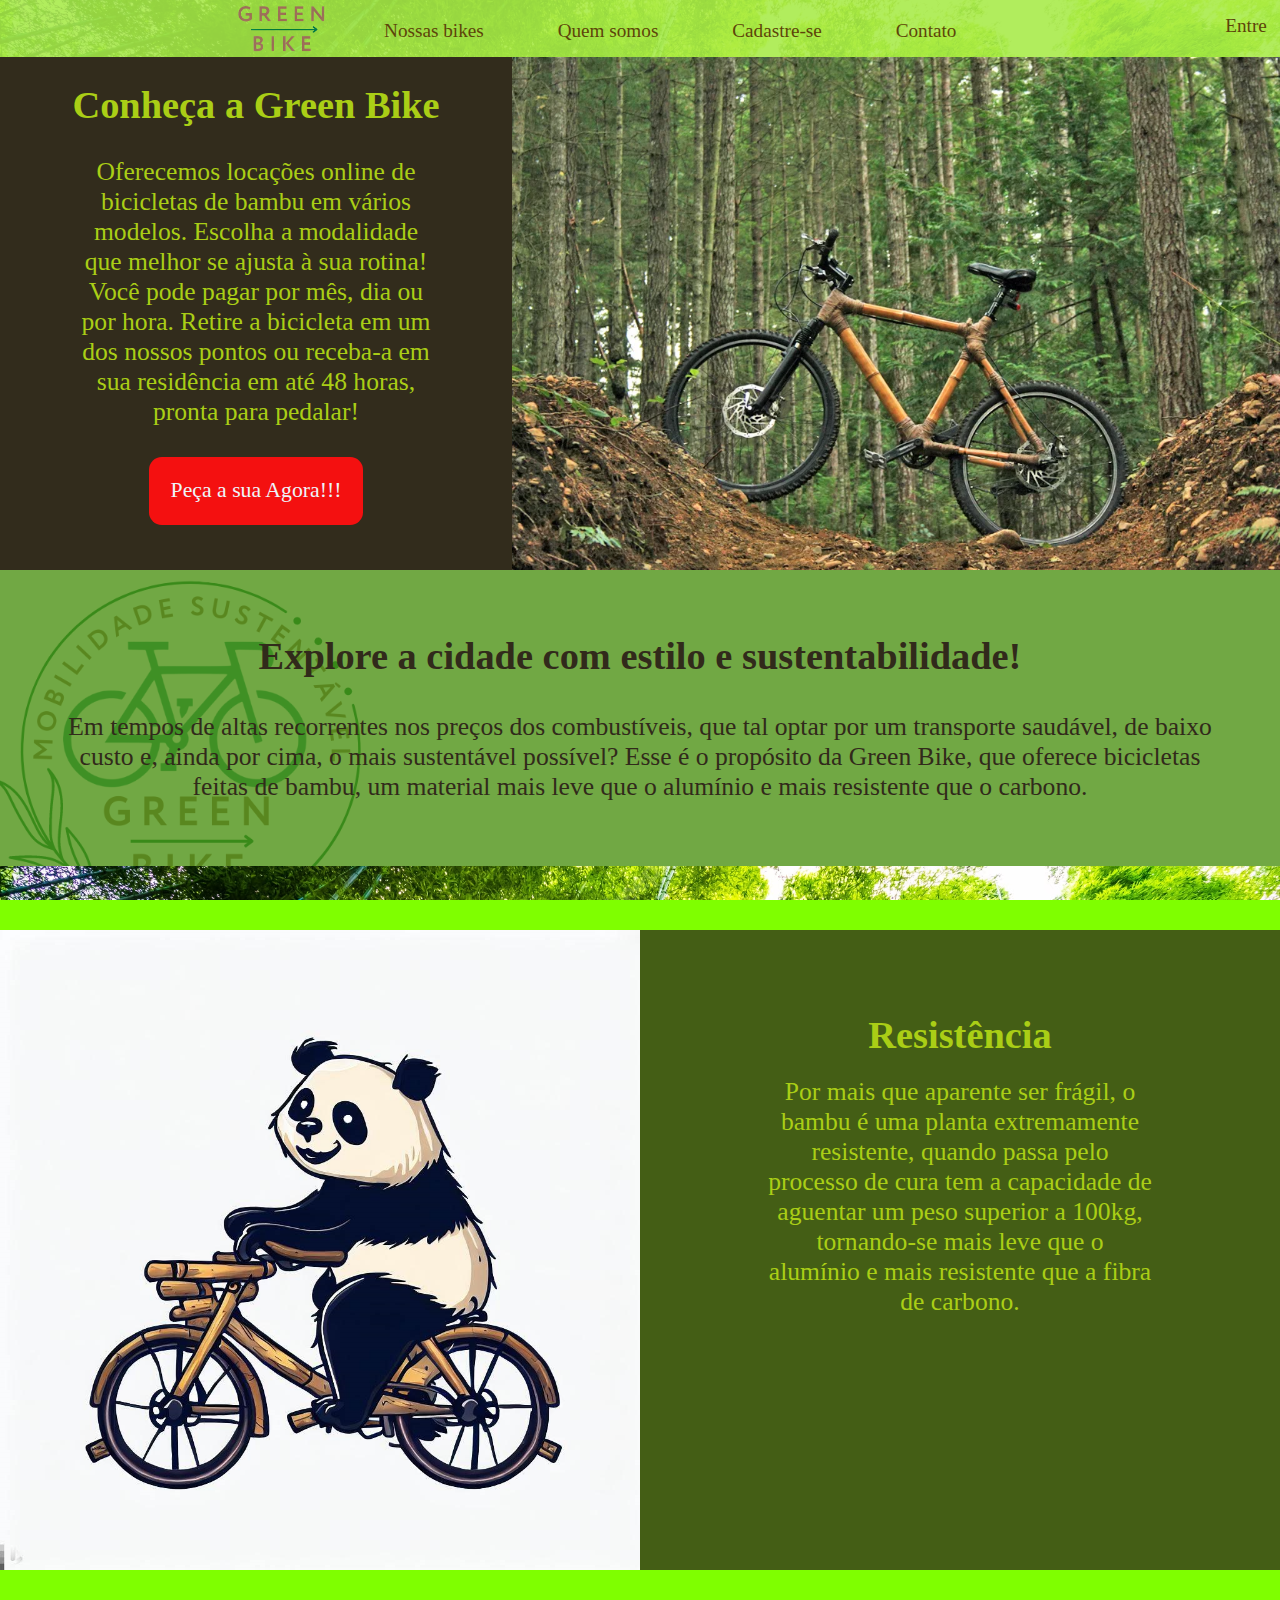
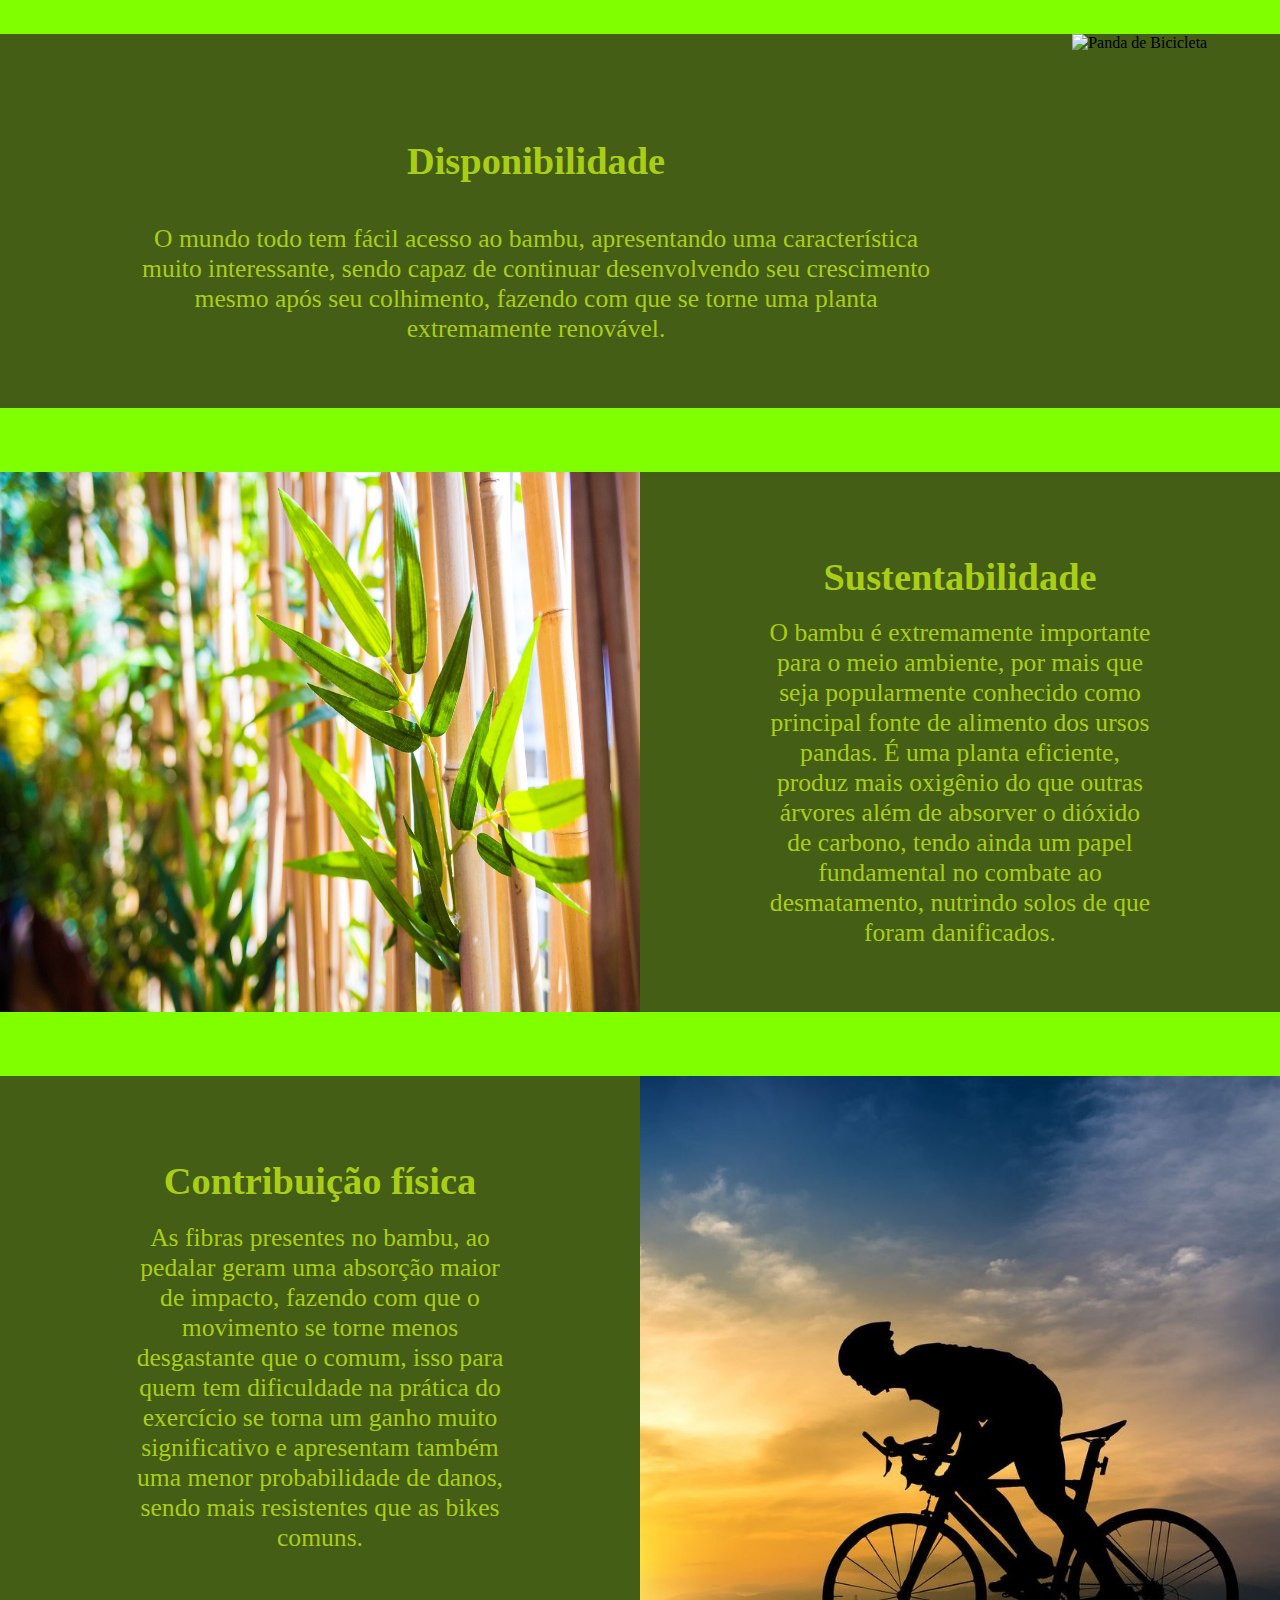
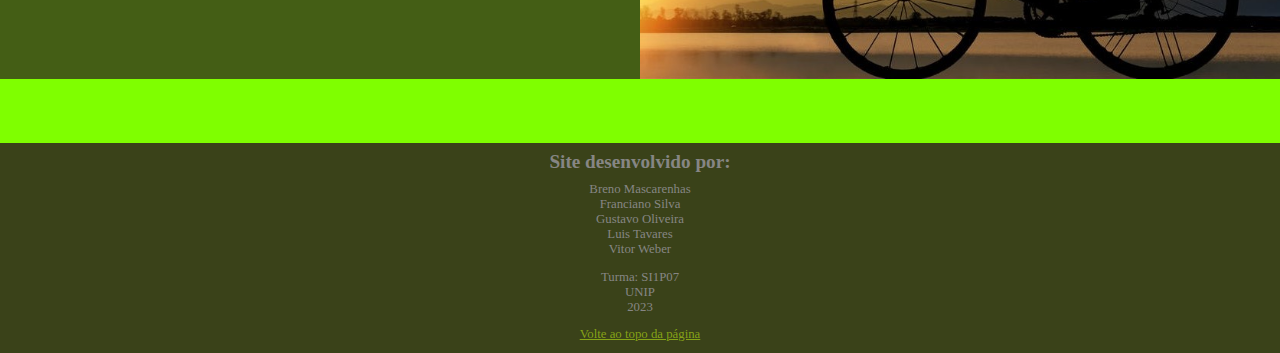
==== commit 4b547fdd: "correcoes0" ====
--- a/index.html
+++ b/index.html
@@ -29,7 +29,7 @@
                  <li type="none"><a href="paginas/cadastrese.html">Peça a sua Agora!!!</a></li>
             </Ul>
         </div> 
-        <img src="imagem/bamboo-bicycle.jpg" alt="Logo green bike" width="%">
+        <img src="imagem/bamboo-bicycle3.jpg" alt="Logo green bike" width="60%">
     </aside>
     <main>
         <div>
@@ -45,6 +45,7 @@
                 Por mais que aparente ser frágil, o bambu é uma planta extremamente resistente, quando passa pelo processo de cura tem a capacidade de aguentar um peso superior a 100kg, tornando-se mais leve que o alumínio e mais resistente que a fibra de carbono.
             </div>
         </section>
+
         <section id="disponibilidade">
              <div> 
                 <h2>Disponibilidade</h2> 
@@ -52,6 +53,7 @@
              </div>
              <img src="imagem/PandaBike1.png" alt="Panda de Bicicleta" width="50%">
         </section>
+
         <section id="sustentabilidade">
             <img src="imagem/BambuFolhas.webp" alt="Floresta de Bambu" width="50%">
             <div>
@@ -59,12 +61,13 @@
                  O bambu é extremamente importante para o meio ambiente, por mais que seja popularmente conhecido como principal fonte de alimento dos ursos pandas. É uma planta eficiente, produz mais oxigênio do que outras árvores além de absorver o dióxido de carbono, tendo ainda um papel fundamental no combate  ao desmatamento, nutrindo solos de que foram danificados.
             </div> 
         </section>
+
         <section id="Contribuição">
             <div>
                 <h2>Contribuição física</h2> 
                 As fibras presentes no bambu, ao pedalar geram uma absorção maior de impacto, fazendo com que o movimento se torne menos desgastante que o comum, isso para quem tem dificuldade na prática do exercício se torna um ganho muito significativo e apresentam também uma menor probabilidade de danos, sendo mais resistentes que as bikes comuns. 
             </div>
-            <img src="imagem/AndarBike.jpg" alt="Pessoa Pedalando" width="50%">
+            <img src="imagem/AndarBike2.jpg" alt="Pessoa Pedalando" width="50%">
         </section>
 
     </article>
--- a/css/style.css
+++ b/css/style.css
@@ -4,13 +4,11 @@
     margin: 0 auto;
     padding: 0;
     box-sizing: border-box ;
-    font-size: 105%;
-    font-family: 'Alcatra', cursive;     
+    font-family: 'Alcatra', cursive ;     
 }
 body{
     background-image: url("../imagem/FlorestaBambu.avif");
     background-attachment: fixed;
-    background-repeat: no-repeat;
     background-size: 100%;
     background-color: chartreuse;
 }
@@ -21,11 +19,11 @@
 header img{
     
     margin-top: 0.4%;
-    margin-bottom: -1%;
+    margin-bottom: -1.2vw;
 }
    
 header{
-    background-color: rgba(191, 235, 14, 0.797);
+    background-color: rgba(167, 235, 72, 0.888);
     text-align: center;
     font-size: 1.5vw;
 }
@@ -34,39 +32,39 @@
 }
 header ul li:last-child{
     float: right;
-    padding: 1%; 
+
     
 }
 header ul li a{
     display: inline-block;
     color: rgb(93, 68, 10);
     text-decoration: none;  
-    padding: 1%; 
+    padding: 1.2vw; 
     margin-left: 3%;
  }
  header ul li a:hover{
-   color: rgba(93, 68, 10, 0.516);
-   text-shadow: 0px 0px 7px rgb(57, 44, 3);
+   color: rgb(207, 204, 11);
+   text-shadow: 0px 0px 7px rgb(37, 34, 2);
+
  }
  header img:hover{
-   text-shadow: 0px 0px 7px rgb(57, 44, 3);
-   
+ 
    background-image: url(../imagem/MiniLogoGB_SemFundo2.png);
    background-size: 101%;
-   background-repeat: no-repeat;
+
    
 
  }
 aside{
-    display: flex;
+    display: flex;  
     text-align: center;
     background-color: #322c1c;
     color:  rgb(170, 206, 22);
 }
 aside div{
-    margin-right: 100px;
-    margin-left: 100px;
-    margin-block: 40px;
+    margin-right: 6%;
+    margin-left: 6%;
+    margin-block: 2%;
     font-size: 2vw;   
 }
 aside div h1{
@@ -79,8 +77,8 @@
     display: inline-block;
     color: rgb(238, 244, 249);
     text-decoration: none;  
-    padding: 13px;
-    border-radius: 10px; 
+    padding: 6%;
+    border-radius: 1vw; 
     font-size: 1.7vw;
 }
 aside ul li a:hover{
@@ -92,95 +90,93 @@
     background-color: white;
     background-image: url(../imagem/LogoGB.png);
     background-repeat: no-repeat;
-    background-size: 35%        
+    background-size: 30%        
 }
 main div{
     text-align: center;
-    padding: 160px;
-    color:  #322c1c;
+    padding: 5%;
+    color:  #312a1b;
     font-size: 2vw;  
-    background-color: rgba(72, 143, 15, 0.6);
+    background-color: rgba(73, 143, 15, 0.779);
     
 
 }
 main div h2{
     font-size: 3vw;
+    margin-bottom: 3%;
 }
 
 #resistencia{
     background-color: rgba(50, 44, 28, 0.766);
-    font-size: 25px;
-    display: flex;
-    color: rgb(170, 206, 22);
+    display: flex;
     margin-top: 5%;
 }
 #resistencia div{
     text-align: center;
-    margin-right: 125px;
-    margin-left: 125px;
-    margin-block: 120px;
-    font-size: 2vw;   
+    margin-right: 10%;
+    margin-left: 10%;
+    margin-block: 5%;
+    font-size: 2vw;
+    color: rgb(170, 206, 22);   
 }
 #resistencia div h2{
     font-size: 3vw;
-    margin-block: 40px;
+    margin-block: 5%;
 }
 #disponibilidade{
     display: flex;
     background-color: rgba(50, 44, 28, 0.766);
-    margin-top: 5%;
+    margin-block: 5%;
    
 }
 #disponibilidade div{
     text-align: center;
-    margin-right: 125px;
-    margin-left: 125px;
-    margin-block: 105px;
+    margin-right: 10%;
+    margin-left: 10%;
+    margin-block: 5%;
     font-size: 2vw;
     color:rgb(170, 206, 22);
 }
 #disponibilidade div h2{
     font-size: 3vw;
-    margin-block: 40px;
+    margin-block: 5%;
 }
 #sustentabilidade{
     background-color: rgba(50, 44, 28, 0.766);
-    font-size: 25px;
-    display: flex;
-    color: rgb(170, 206, 22);
-    margin-top: 5%;
+    display: flex;
+    margin-block: 5%;
+
 }
 #sustentabilidade div{
 text-align: center;
-margin-block: 10px;
-margin-left: 125px;
-margin-right: 125px;
+margin-block: 5%;
+margin-left: 10%;
+margin-right: 10%;
 font-size: 2vw;
+color: rgb(170, 206, 22);
 }
 #sustentabilidade div h2{
     font-size: 3vw;
-    margin-block: 40px;
+    margin-block: 5%;
 }
 #Contribuição{
     background-color: rgba(50, 44, 28, 0.766);
     display: flex;
+    margin-block: 5%;
+}
+#Contribuição div{
+    text-align: center;
+    margin-block: 5%;
+    margin-left: 10%;
+    margin-right: 10%;
+    font-size: 2vw;
     color: rgb(170, 206, 22);
-    margin-top: 5%;
-    margin-block: 5%;
-}
-#Contribuição div{
-    text-align: center;
-    margin-block: 10px;
-    margin-left: 100px;
-    margin-right: 100px;
-    font-size: 2vw;
     }
 #Contribuição div h2{
         font-size: 3vw;
-        margin-block: 20px;
+        margin-block: 5%;
     }
     footer{
-        margin-block: ;
         text-align: center;
         background-color: rgba(50, 44, 28, 0.893);
         color: rgb(134, 134, 132);
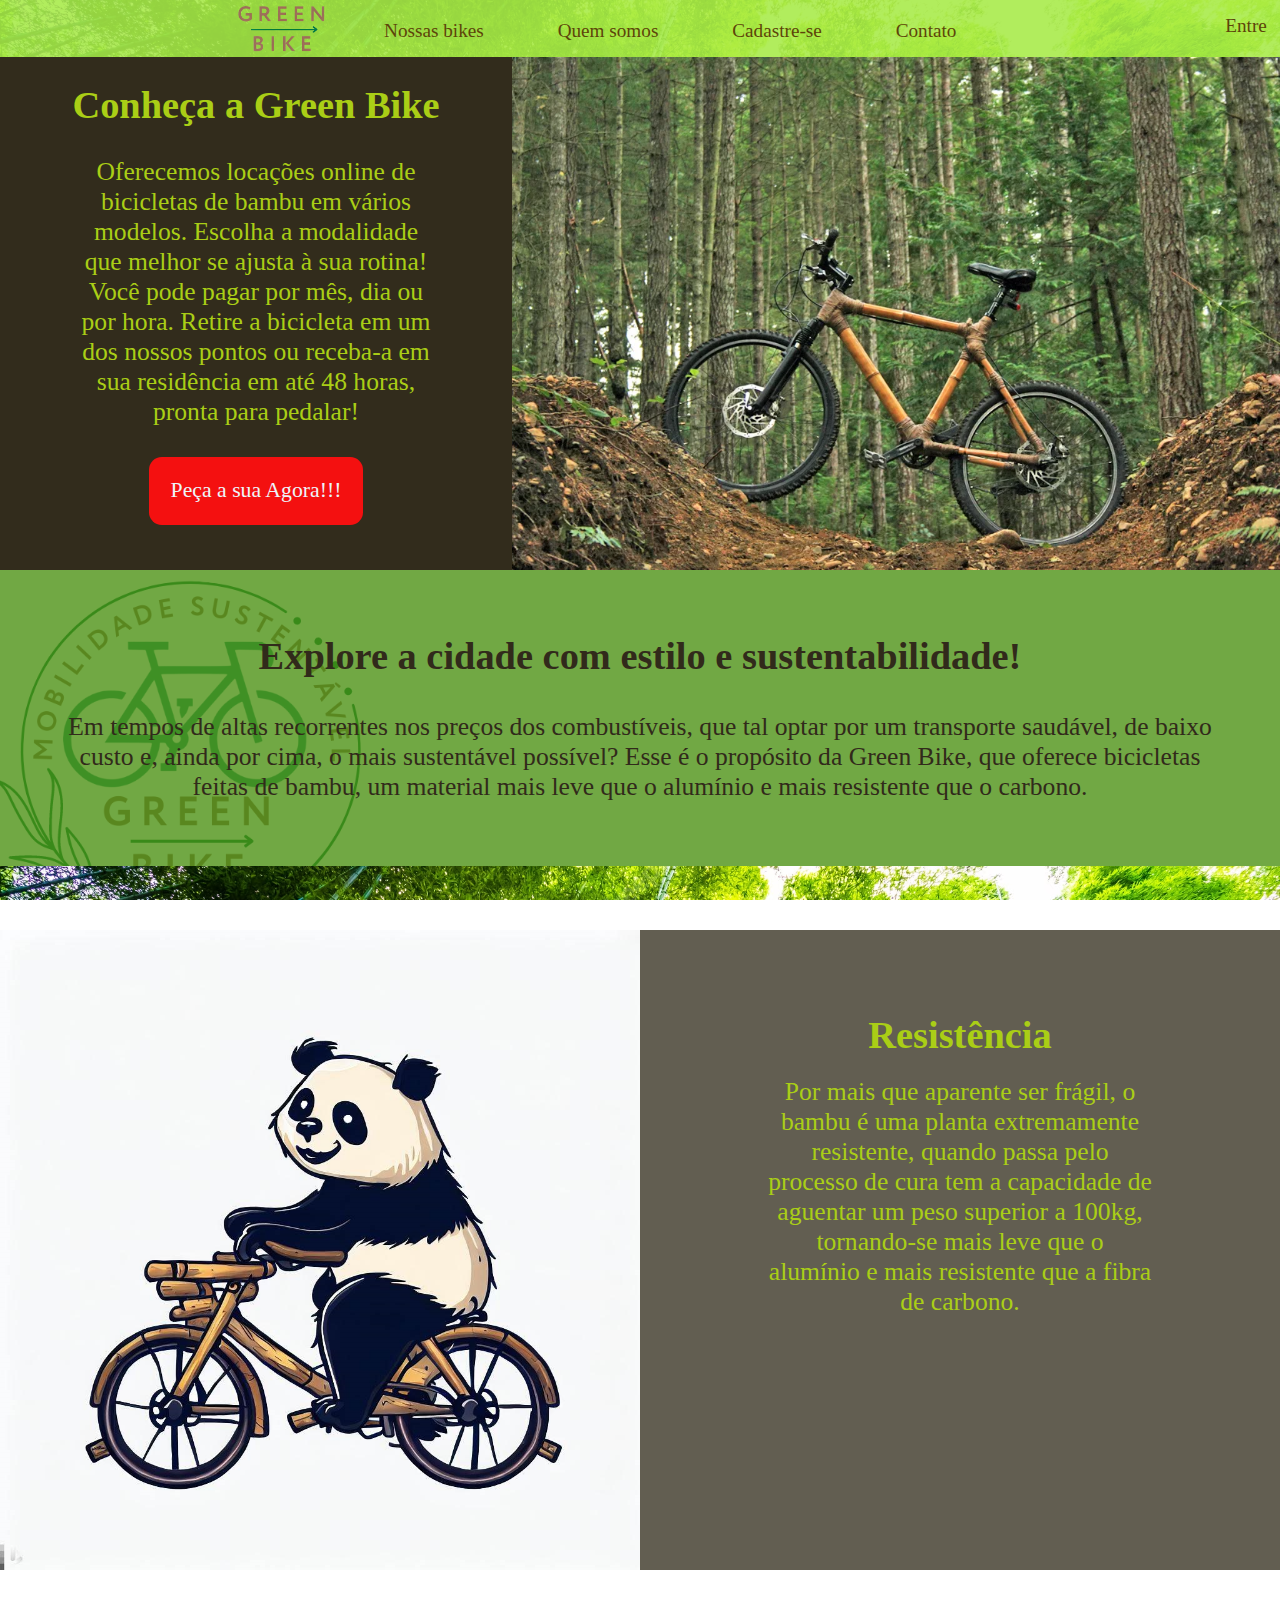
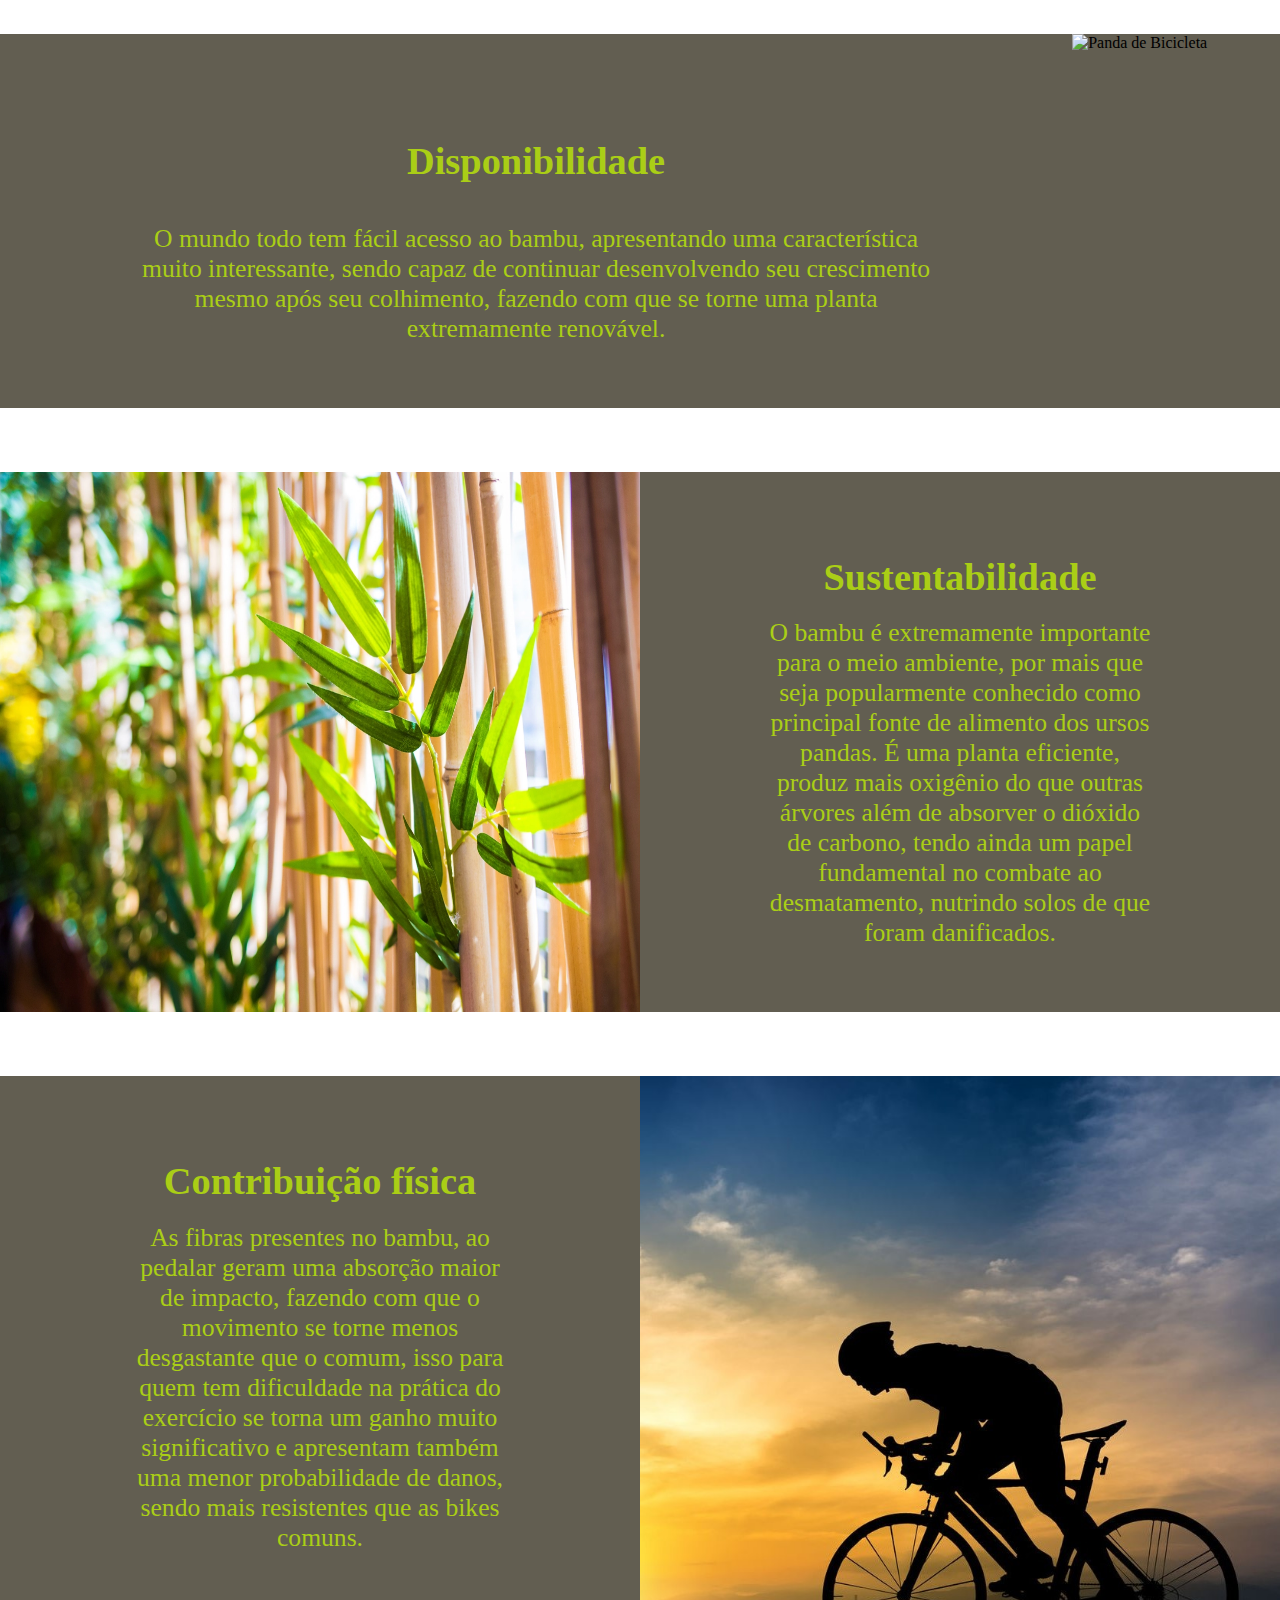
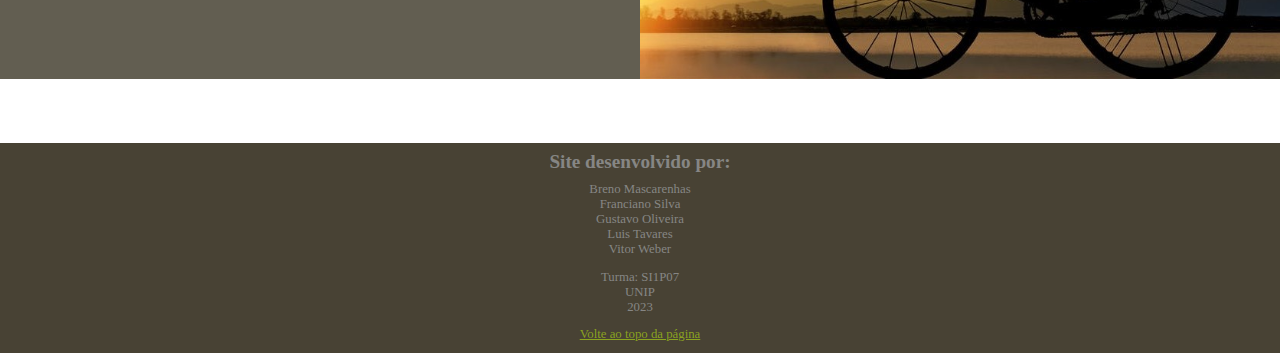
==== commit 45f7fba5: "a" ====
--- a/index.html
+++ b/index.html
@@ -11,7 +11,7 @@
 </head>
 <body>   
     <a name="topo"></a>
-    <header><!--Menu superior presente em todas as paginas-->
+    <header>
         <ul>
            <div><a href="index.html"><img src="imagem/MiniLogoGB_SemFundo.png" alt="" width="7%"></a></div>
             <li><a href="paginas/nossasbikes.html">Nossas bikes</a></li>
--- a/css/style.css
+++ b/css/style.css
@@ -1,16 +1,15 @@
-@import url('https://fonts.googleapis.com/css2?family=Alkatra&display=swap');
+@import url('https://fonts.googleapis.com/css2?family= família= Roboto:ital@0;1 & display=swap');
 
 *{
     margin: 0 auto;
     padding: 0;
     box-sizing: border-box ;
-    font-family: 'Alcatra', cursive ;     
+    font-family: 'roboto', cursive;     
 }
 body{
     background-image: url("../imagem/FlorestaBambu.avif");
     background-attachment: fixed;
     background-size: 100%;
-    background-color: chartreuse;
 }
 header div{
     display: inline;
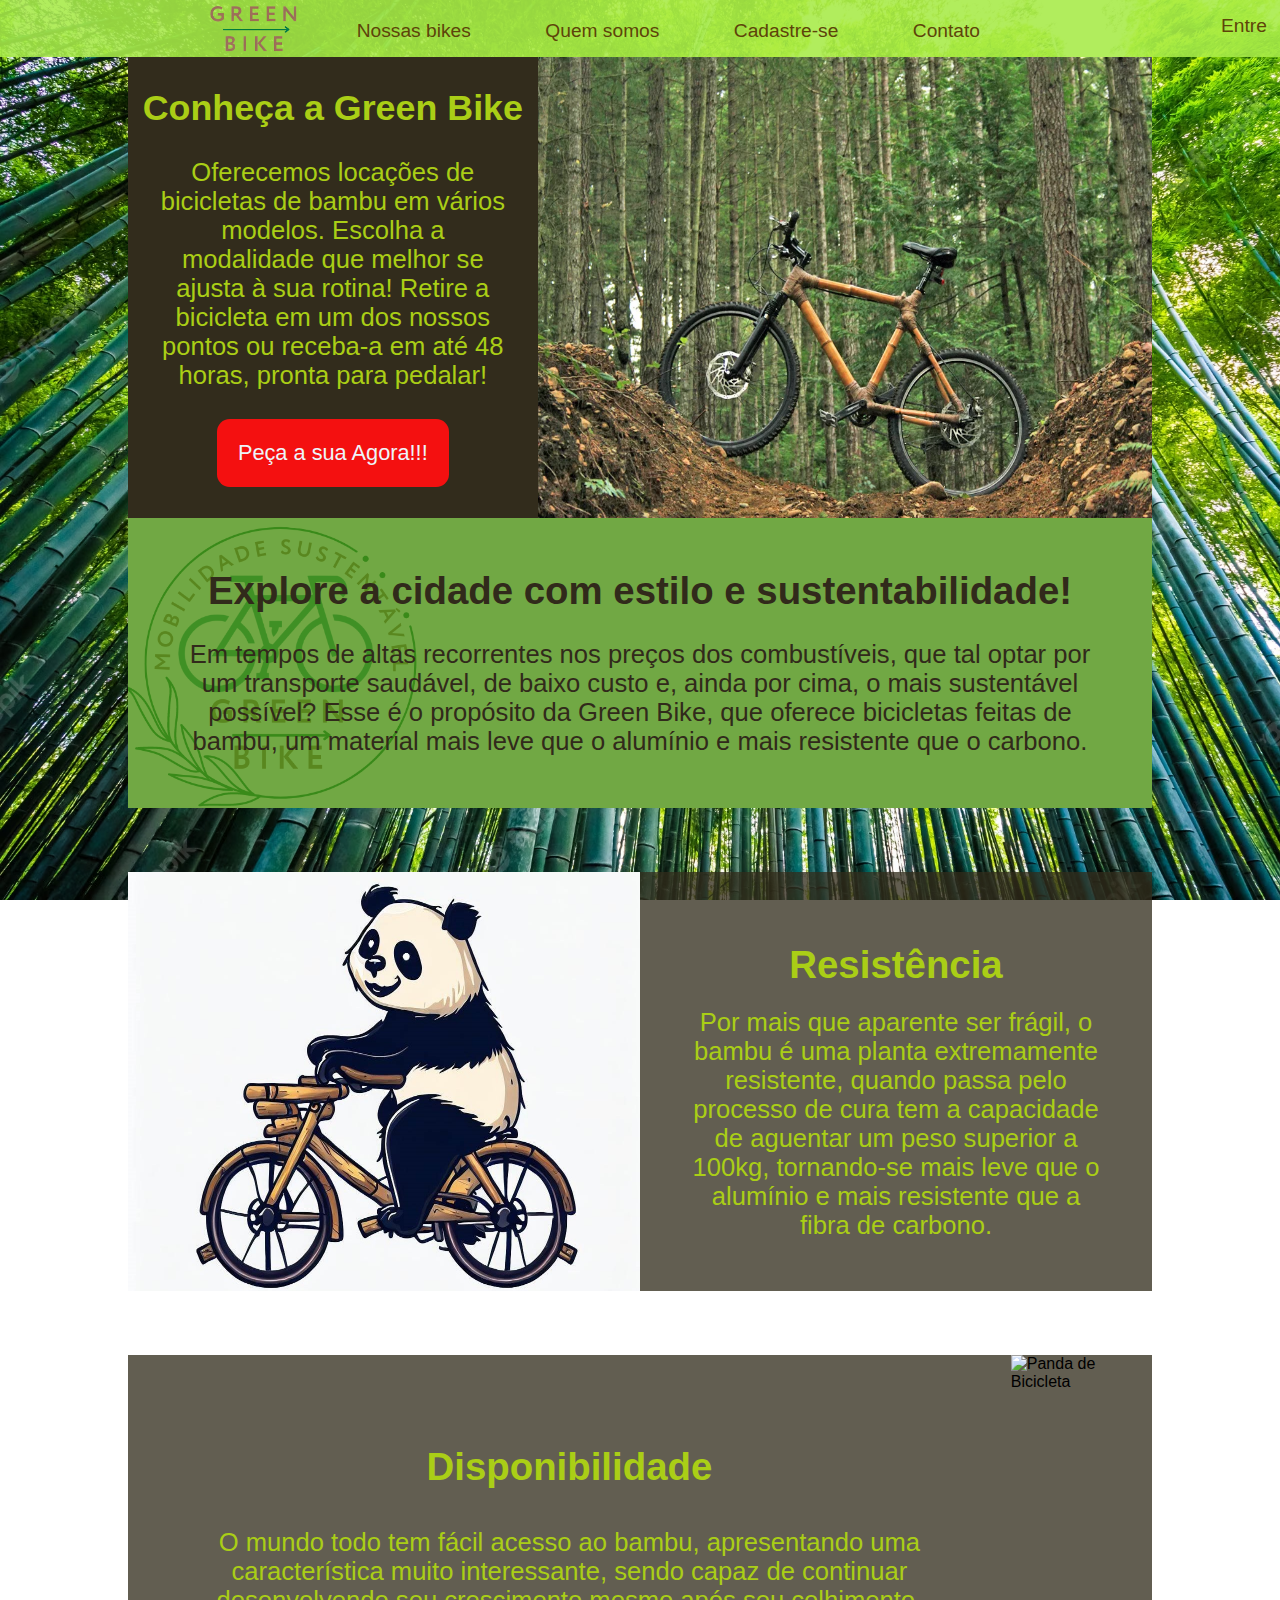
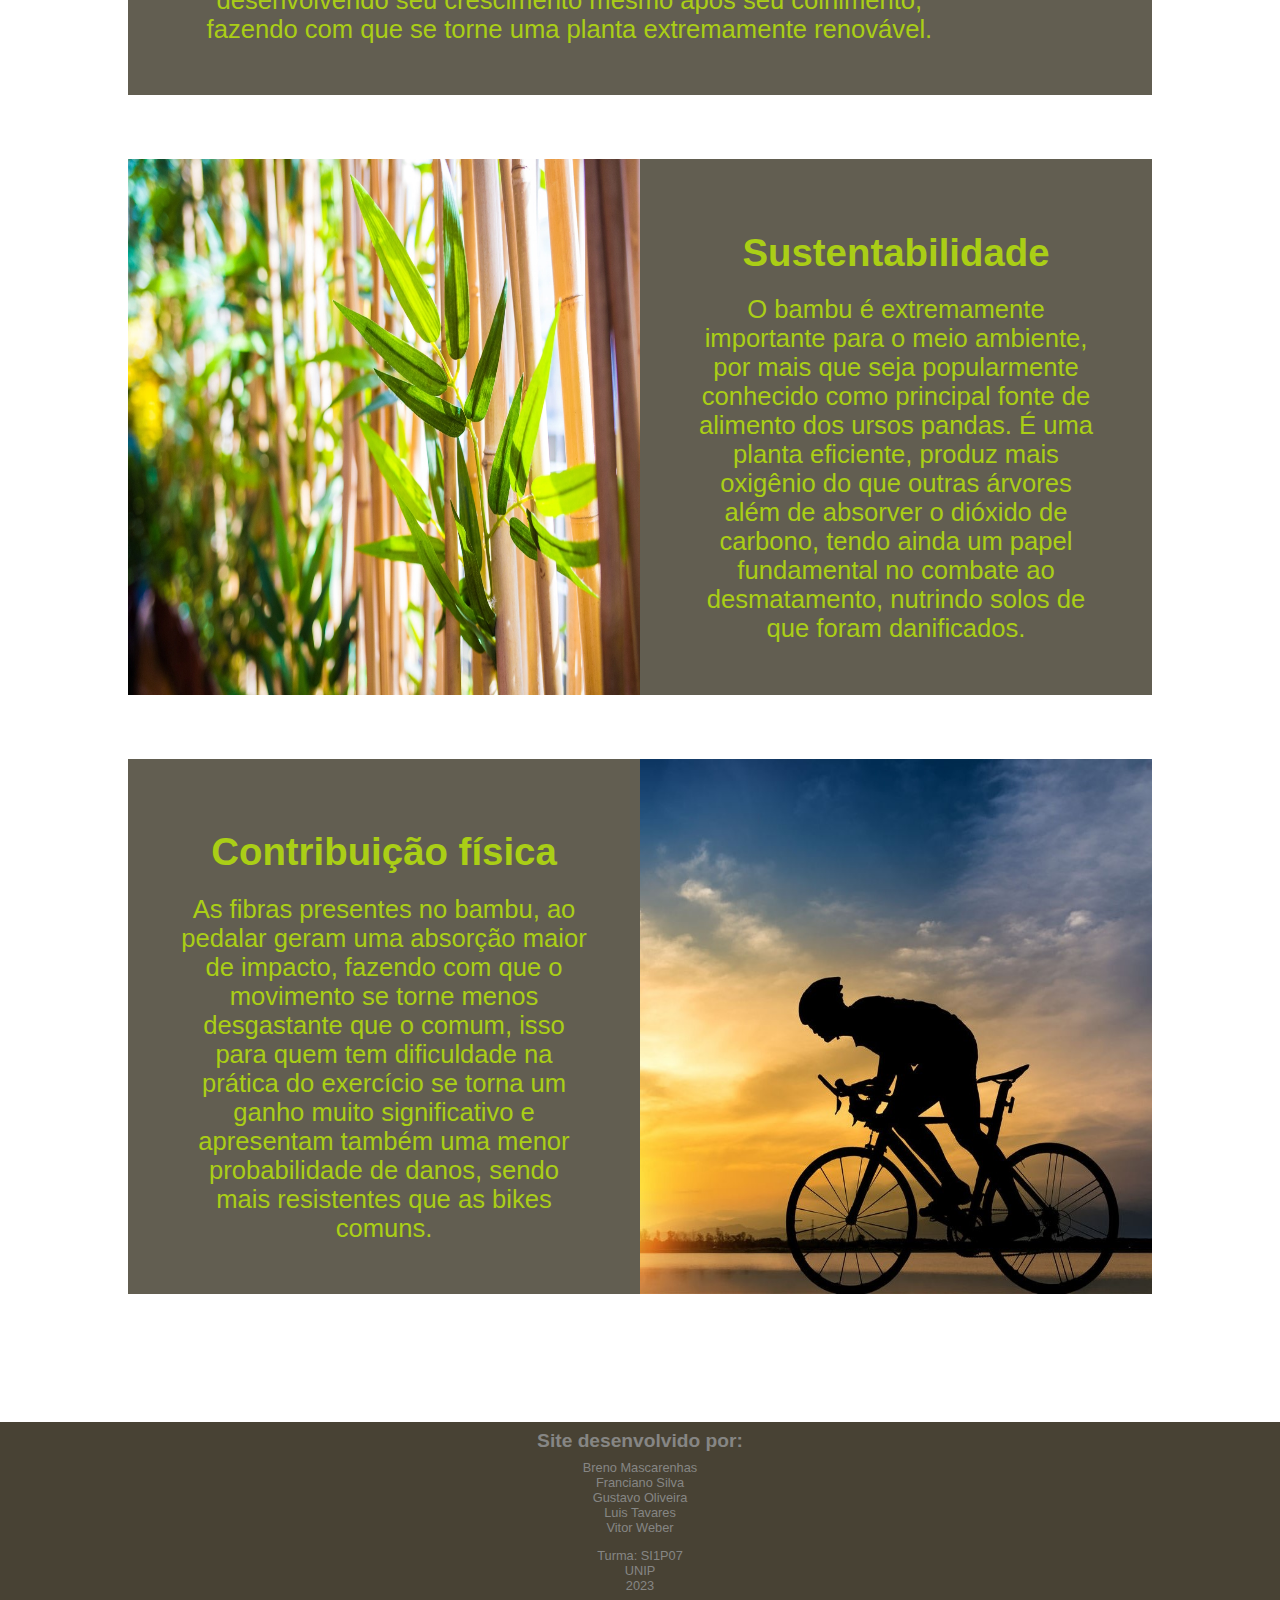
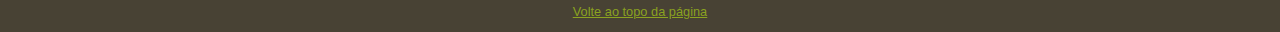
==== commit 03e9ba98: "responsividade" ====
--- a/index.html
+++ b/index.html
@@ -24,7 +24,7 @@
     <aside>
         <div>
              <h1>Conheça a Green Bike</h1><br>
-             Oferecemos locações online de bicicletas de bambu em vários modelos. Escolha a modalidade que melhor se ajusta à sua rotina! Você pode pagar por mês, dia ou por hora. Retire a bicicleta em um dos nossos pontos ou receba-a em sua residência em até 48 horas, pronta para pedalar!<br><br>
+             Oferecemos locações de bicicletas de bambu em vários modelos. Escolha a modalidade que melhor se ajusta à sua rotina! Retire a bicicleta em um dos nossos pontos ou receba-a em até 48 horas, pronta para pedalar!<br><br>
             <Ul>
                  <li type="none"><a href="paginas/cadastrese.html">Peça a sua Agora!!!</a></li>
             </Ul>
@@ -38,7 +38,7 @@
         </div>
     </main>
     <article>
-        <section id="resistencia">    
+        <section id="resistencia" class="bike">    
             <img src="imagem/PandaBike2.jpg" alt="Panda de Bicicleta" width="50%">
             <div>
                 <h2> Resistência</h2>
@@ -46,7 +46,7 @@
             </div>
         </section>
 
-        <section id="disponibilidade">
+        <section id="disponibilidade" class="bike">
              <div> 
                 <h2>Disponibilidade</h2> 
                 O mundo todo tem fácil acesso ao bambu, apresentando uma característica muito interessante, sendo capaz de continuar desenvolvendo seu crescimento mesmo após seu colhimento, fazendo com que se torne uma planta extremamente renovável.
@@ -54,7 +54,7 @@
              <img src="imagem/PandaBike1.png" alt="Panda de Bicicleta" width="50%">
         </section>
 
-        <section id="sustentabilidade">
+        <section id="sustentabilidade" class="bike">
             <img src="imagem/BambuFolhas.webp" alt="Floresta de Bambu" width="50%">
             <div>
                  <h2>Sustentabilidade</h2>
@@ -62,7 +62,7 @@
             </div> 
         </section>
 
-        <section id="Contribuição">
+        <section id="Contribuição" class="bike">
             <div>
                 <h2>Contribuição física</h2> 
                 As fibras presentes no bambu, ao pedalar geram uma absorção maior de impacto, fazendo com que o movimento se torne menos desgastante que o comum, isso para quem tem dificuldade na prática do exercício se torna um ganho muito significativo e apresentam também uma menor probabilidade de danos, sendo mais resistentes que as bikes comuns. 
--- a/css/style.css
+++ b/css/style.css
@@ -1,15 +1,13 @@
-@import url('https://fonts.googleapis.com/css2?family= família= Roboto:ital@0;1 & display=swap');
-
 *{
     margin: 0 auto;
     padding: 0;
     box-sizing: border-box ;
-    font-family: 'roboto', cursive;     
+    font-family: 'Poppins', sans-serif;  
 }
 body{
     background-image: url("../imagem/FlorestaBambu.avif");
     background-attachment: fixed;
-    background-size: 100%;
+    background-size: cover;
 }
 header div{
     display: inline;
@@ -25,6 +23,7 @@
     background-color: rgba(167, 235, 72, 0.888);
     text-align: center;
     font-size: 1.5vw;
+    
 }
 header ul li{
     display: inline;   
@@ -59,17 +58,15 @@
     text-align: center;
     background-color: #322c1c;
     color:  rgb(170, 206, 22);
+    width: 80%;
 }
 aside div{
-    margin-right: 6%;
-    margin-left: 6%;
-    margin-block: 2%;
+    padding: 3%;
     font-size: 2vw;   
 }
 aside div h1{
-    margin-left: -150px;
-    margin-right: -150px;
-    font-size: 3vw;
+    font-size: 2.8vw;
+    margin: 0 -10% 
 }
 aside div ul a{
     background-color: rgb(244, 16, 16);    
@@ -84,12 +81,15 @@
     background-color: rgb(12, 136, 31) ;
     color: rgb(248, 248, 247);
     box-shadow: 0px 0px 20px rgb(194, 243, 1);
+    
 } 
 main{
     background-color: white;
     background-image: url(../imagem/LogoGB.png);
     background-repeat: no-repeat;
-    background-size: 30%        
+    background-size: 30%;    
+    width: 80%;
+        
 }
 main div{
     text-align: center;
@@ -97,6 +97,7 @@
     color:  #312a1b;
     font-size: 2vw;  
     background-color: rgba(73, 143, 15, 0.779);
+    width: 100%;
     
 
 }
@@ -105,81 +106,31 @@
     margin-bottom: 3%;
 }
 
-#resistencia{
+.bike{
     background-color: rgba(50, 44, 28, 0.766);
     display: flex;
     margin-top: 5%;
-}
-#resistencia div{
-    text-align: center;
-    margin-right: 10%;
-    margin-left: 10%;
-    margin-block: 5%;
+    width: 80%;
+}
+.bike div{
+    text-align: center;
+    margin: 5%;
+    align-items: center;
+    justify-content: center;
     font-size: 2vw;
-    color: rgb(170, 206, 22);   
-}
-#resistencia div h2{
+    color: rgb(170, 206, 22);
+      
+}
+.bike div h2{
     font-size: 3vw;
     margin-block: 5%;
 }
-#disponibilidade{
-    display: flex;
-    background-color: rgba(50, 44, 28, 0.766);
-    margin-block: 5%;
-   
-}
-#disponibilidade div{
-    text-align: center;
-    margin-right: 10%;
-    margin-left: 10%;
-    margin-block: 5%;
-    font-size: 2vw;
-    color:rgb(170, 206, 22);
-}
-#disponibilidade div h2{
-    font-size: 3vw;
-    margin-block: 5%;
-}
-#sustentabilidade{
-    background-color: rgba(50, 44, 28, 0.766);
-    display: flex;
-    margin-block: 5%;
-
-}
-#sustentabilidade div{
-text-align: center;
-margin-block: 5%;
-margin-left: 10%;
-margin-right: 10%;
-font-size: 2vw;
-color: rgb(170, 206, 22);
-}
-#sustentabilidade div h2{
-    font-size: 3vw;
-    margin-block: 5%;
-}
-#Contribuição{
-    background-color: rgba(50, 44, 28, 0.766);
-    display: flex;
-    margin-block: 5%;
-}
-#Contribuição div{
-    text-align: center;
-    margin-block: 5%;
-    margin-left: 10%;
-    margin-right: 10%;
-    font-size: 2vw;
-    color: rgb(170, 206, 22);
-    }
-#Contribuição div h2{
-        font-size: 3vw;
-        margin-block: 5%;
-    }
     footer{
         text-align: center;
         background-color: rgba(50, 44, 28, 0.893);
         color: rgb(134, 134, 132);
         display: flexbox;
+        margin-top: 10%;
         
     }
     footer h1{
@@ -205,4 +156,91 @@
         color:rgb(170, 206, 22);
 
 
-    }+    }
+    @media (max-width:735px) {
+        body{
+           background-image: none;
+           background-color: #1c3819dc;
+        }    
+        header{
+            font-size: 3.5vw;   
+        }
+        header ul li{
+            display: block;   
+        }
+        header ul li:last-child{
+            float:unset;
+        }
+         header img{
+            margin-left: 2%;
+            width: 15%;
+         }
+        aside img {
+            display: none;
+        }
+        aside{
+            text-align: center;
+            width: 90%;
+            box-shadow: 0px 0px 20px rgb(194, 243, 1);
+
+        }
+        aside div{
+            font-size: 4vw;   
+    }
+    aside div h1{
+
+        font-size: 6vw;
+    }
+    aside div ul a{
+        font-size: 3vw;
+    }
+    main{
+
+        background-position: 50%;
+        background-size: 75%;    
+        width: 90%;
+        box-shadow: 0px 0px 20px rgb(194, 243, 1);
+            
+    }
+    main div{
+        font-size: 4vw;  
+    
+    
+    }
+    main div h2{
+        font-size: 6vw;
+    }
+    .bike{
+        display: flow-root;
+        margin-top: 5%;
+        width: 90%;
+        margin-inline: 5%;
+        box-shadow: 0px 0px 20px rgb(194, 243, 1);
+    }
+    .bike div{
+        margin-bottom: 10%;
+        font-size: 4vw;
+        padding: 5%;
+          
+    }
+    .bike div h2{
+        font-size: 6vw;
+    }
+    .bike img{
+        width: 100%;
+    }
+      
+    footer h1{
+        line-height: 9vw;
+        font-size: 3vw;
+
+    }
+    #sup{
+        font-size: 3vw;
+    }
+    #inf{
+        text-decoration: none;
+        font-size: 3vw;
+        line-height: 6vw;
+    }
+}